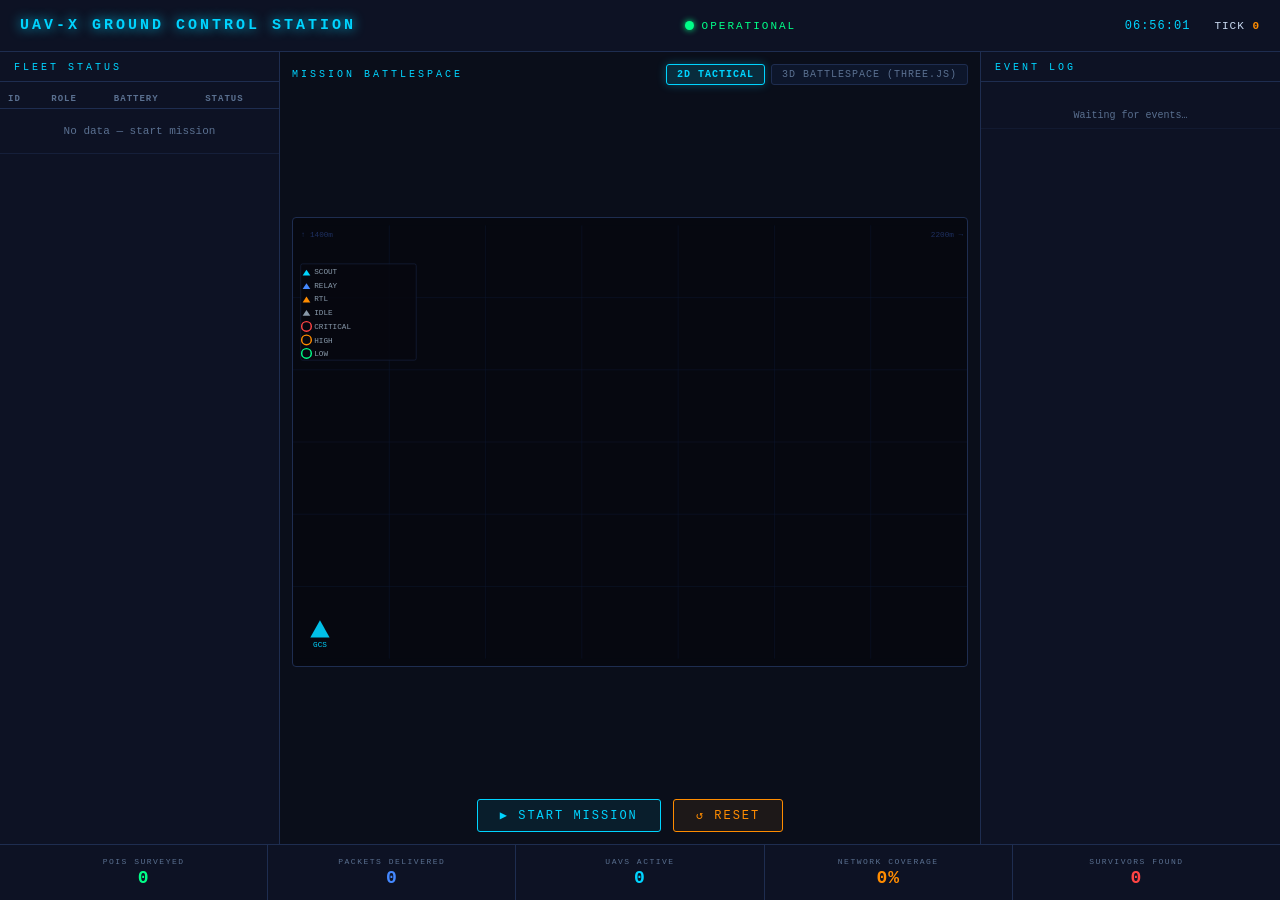
==== dashboard/templates/index.html @ d808c681 "feat(uav-x): initial commit of autonomous multi-agent disaster response swarm - 6-DOF Quadrotor Dyna" ====
<!DOCTYPE html>
<html lang="en">
<head>
  <meta charset="UTF-8" />
  <meta name="viewport" content="width=device-width, initial-scale=1.0" />
  <title>UAV-X Ground Control Station</title>
  <script src="/static/js/three.min.js"></script>
  <script src="/static/js/OrbitControls.js"></script>
  <style>
    /* ═══════════════════════════════════════════════════════
       RESET & BASE
    ═══════════════════════════════════════════════════════ */
    *, *::before, *::after { box-sizing: border-box; margin: 0; padding: 0; }

    :root {
      --bg:         #0a0e1a;
      --panel:      #0d1224;
      --panel2:     #111830;
      --border:     #1e2d50;
      --accent:     #00d4ff;
      --green:      #00ff88;
      --red:        #ff4444;
      --orange:     #ff8c00;
      --yellow:     #ffd700;
      --blue:       #4488ff;
      --gray:       #8899aa;
      --text:       #c8d8f0;
      --text-dim:   #5a7090;
      --font:       'Courier New', Courier, monospace;
    }

    .view-switch-btns {
      display: flex;
      gap: 6px;
      align-items: center;
    }

    .btn-tab {
      background: rgba(14, 24, 48, 0.8);
      color: var(--text-dim);
      border: 1px solid var(--border);
      padding: 4px 10px;
      font-family: var(--font);
      font-size: 10px;
      letter-spacing: 1px;
      border-radius: 3px;
      cursor: pointer;
      transition: all 0.2s;
      text-transform: uppercase;
    }
    .btn-tab:hover {
      color: var(--accent);
      border-color: var(--accent);
    }
    .btn-tab.active {
      background: rgba(0, 212, 255, 0.15);
      color: var(--accent);
      border-color: var(--accent);
      box-shadow: 0 0 10px rgba(0, 212, 255, 0.3);
      font-weight: bold;
    }

    html, body {
      height: 100%;
      width: 100%;
      background: var(--bg);
      color: var(--text);
      font-family: var(--font);
      font-size: 13px;
      overflow: hidden;
    }

    /* ═══════════════════════════════════════════════════════
       LAYOUT
    ═══════════════════════════════════════════════════════ */
    .root {
      display: grid;
      grid-template-rows: 52px 1fr 56px;
      height: 100vh;
      width: 100vw;
      overflow: hidden;
    }

    .body-grid {
      display: grid;
      grid-template-columns: 280px 1fr 300px;
      overflow: hidden;
    }

    /* ═══════════════════════════════════════════════════════
       HEADER
    ═══════════════════════════════════════════════════════ */
    header {
      display: flex;
      align-items: center;
      justify-content: space-between;
      padding: 0 20px;
      background: var(--panel);
      border-bottom: 1px solid var(--border);
      user-select: none;
    }

    .hdr-title {
      font-size: 15px;
      font-weight: bold;
      letter-spacing: 3px;
      color: var(--accent);
      text-shadow: 0 0 12px var(--accent);
    }

    .hdr-status {
      display: flex;
      align-items: center;
      gap: 8px;
      font-size: 11px;
      color: var(--green);
      letter-spacing: 2px;
    }

    .dot {
      width: 9px;
      height: 9px;
      border-radius: 50%;
      background: var(--green);
      box-shadow: 0 0 6px var(--green);
      animation: blink 1.4s step-start infinite;
    }

    @keyframes blink {
      0%, 100% { opacity: 1; }
      50%       { opacity: 0.15; }
    }

    .hdr-right {
      display: flex;
      align-items: center;
      gap: 24px;
      font-size: 11px;
      color: var(--text-dim);
      letter-spacing: 1px;
    }

    .hdr-time { color: var(--accent); font-size: 12px; }
    .hdr-tick { color: var(--text); }
    .hdr-tick span { color: var(--orange); font-weight: bold; }

    /* ═══════════════════════════════════════════════════════
       PANELS
    ═══════════════════════════════════════════════════════ */
    .panel {
      background: var(--panel);
      border-right: 1px solid var(--border);
      display: flex;
      flex-direction: column;
      overflow: hidden;
    }
    .panel:last-child { border-right: none; border-left: 1px solid var(--border); }

    .panel-title {
      padding: 10px 14px 8px;
      font-size: 10px;
      letter-spacing: 3px;
      color: var(--accent);
      border-bottom: 1px solid var(--border);
      text-transform: uppercase;
      flex-shrink: 0;
    }

    /* ═══════════════════════════════════════════════════════
       CENTER MAP PANEL
    ═══════════════════════════════════════════════════════ */
    .center-panel {
      display: flex;
      flex-direction: column;
      overflow: hidden;
      padding: 12px;
      gap: 10px;
    }

    .center-title {
      font-size: 10px;
      letter-spacing: 3px;
      color: var(--accent);
      text-transform: uppercase;
      flex-shrink: 0;
    }

    .map-wrapper {
      flex: 1;
      display: flex;
      align-items: center;
      justify-content: center;
      overflow: hidden;
    }

    #mission-map {
      border: 1px solid var(--border);
      border-radius: 4px;
      background: #060810;
      display: block;
      max-width: 100%;
      max-height: 100%;
    }

    .controls {
      display: flex;
      gap: 12px;
      flex-shrink: 0;
      justify-content: center;
    }

    /* ═══════════════════════════════════════════════════════
       BUTTONS
    ═══════════════════════════════════════════════════════ */
    .btn {
      padding: 8px 22px;
      font-family: var(--font);
      font-size: 12px;
      letter-spacing: 2px;
      border-radius: 3px;
      cursor: pointer;
      border: 1px solid;
      transition: box-shadow 0.2s, transform 0.1s;
      text-transform: uppercase;
    }

    .btn:active { transform: scale(0.97); }

    .btn-start {
      background: rgba(0, 212, 255, 0.08);
      color: var(--accent);
      border-color: var(--accent);
    }
    .btn-start:hover { box-shadow: 0 0 14px var(--accent); }

    .btn-reset {
      background: rgba(255, 140, 0, 0.08);
      color: var(--orange);
      border-color: var(--orange);
    }
    .btn-reset:hover { box-shadow: 0 0 14px var(--orange); }

    /* ═══════════════════════════════════════════════════════
       FLEET TABLE (LEFT)
    ═══════════════════════════════════════════════════════ */
    .fleet-scroll {
      flex: 1;
      overflow-y: auto;
      padding: 8px 0;
    }

    .fleet-scroll::-webkit-scrollbar { width: 4px; }
    .fleet-scroll::-webkit-scrollbar-track { background: transparent; }
    .fleet-scroll::-webkit-scrollbar-thumb { background: var(--border); border-radius: 2px; }

    table.fleet {
      width: 100%;
      border-collapse: collapse;
      font-size: 11px;
    }

    table.fleet thead th {
      padding: 4px 8px;
      text-align: left;
      color: var(--text-dim);
      letter-spacing: 1px;
      font-size: 9px;
      border-bottom: 1px solid var(--border);
      text-transform: uppercase;
    }

    table.fleet tbody tr {
      border-bottom: 1px solid rgba(30, 45, 80, 0.5);
      transition: background 0.15s;
    }

    table.fleet tbody tr:hover { background: rgba(0, 212, 255, 0.04); }

    table.fleet tbody td {
      padding: 5px 8px;
      vertical-align: middle;
    }

    .uav-id   { color: var(--text); font-weight: bold; }
    .role-scout  { color: var(--accent); }
    .role-relay  { color: var(--blue); }
    .role-idle   { color: var(--gray); }
    .role-rtl    { color: var(--orange); }
    .role-failed { color: var(--red); }

    .bat-bar-wrap {
      width: 62px;
      height: 8px;
      background: var(--panel2);
      border-radius: 2px;
      overflow: hidden;
      display: inline-block;
      vertical-align: middle;
    }
    .bat-bar {
      height: 100%;
      border-radius: 2px;
      transition: width 0.4s;
    }
    .bat-green  { background: var(--green); }
    .bat-orange { background: var(--orange); }
    .bat-red    { background: var(--red); }

    .bat-label {
      font-size: 9px;
      color: var(--text-dim);
      margin-left: 4px;
    }

    .status-badge {
      font-size: 9px;
      padding: 1px 5px;
      border-radius: 2px;
      letter-spacing: 0.5px;
    }
    .sb-active  { background: rgba(0,255,136,0.12); color: var(--green); }
    .sb-landed  { background: rgba(136,153,170,0.12); color: var(--gray); }
    .sb-failed  { background: rgba(255,68,68,0.12); color: var(--red); }
    .sb-lowbat  { background: rgba(255,140,0,0.12); color: var(--orange); }

    /* ═══════════════════════════════════════════════════════
       EVENT LOG (RIGHT)
    ═══════════════════════════════════════════════════════ */
    .event-scroll {
      flex: 1;
      overflow-y: auto;
      padding: 6px 0;
    }

    .event-scroll::-webkit-scrollbar { width: 4px; }
    .event-scroll::-webkit-scrollbar-track { background: transparent; }
    .event-scroll::-webkit-scrollbar-thumb { background: var(--border); border-radius: 2px; }

    .event-item {
      padding: 5px 12px;
      border-bottom: 1px solid rgba(30, 45, 80, 0.3);
      font-size: 10px;
      line-height: 1.5;
    }

    .event-tick {
      color: var(--text-dim);
      font-size: 9px;
      margin-right: 4px;
    }

    .event-type {
      font-weight: bold;
      margin-right: 4px;
      font-size: 9px;
      letter-spacing: 0.8px;
    }

    .ev-FAULT         { color: var(--red); }
    .ev-FAULT_INJECTED{ color: var(--red); }
    .ev-RTL           { color: var(--orange); }
    .ev-SURVEY_COMPLETE { color: var(--green); }
    .ev-RELAY_ASSIGN  { color: var(--accent); }
    .ev-SCOUT_ASSIGN  { color: #88bbff; }
    .ev-DELIVERED     { color: var(--blue); }
    .ev-LANDED        { color: var(--green); }
    .ev-DATA_ENQUEUE  { color: #aaddff; }
    .ev-DELIVERY_FAIL { color: var(--red); }
    .ev-DEFAULT       { color: var(--gray); }

    .event-msg { color: var(--text); }

    /* ═══════════════════════════════════════════════════════
       STATUS BAR (BOTTOM)
    ═══════════════════════════════════════════════════════ */
    .status-bar {
      background: var(--panel);
      border-top: 1px solid var(--border);
      display: flex;
      align-items: center;
      padding: 0 20px;
      gap: 0;
      overflow: hidden;
    }

    .stat-card {
      flex: 1;
      display: flex;
      flex-direction: column;
      align-items: center;
      justify-content: center;
      height: 100%;
      border-right: 1px solid var(--border);
      padding: 0 8px;
    }
    .stat-card:last-child { border-right: none; }

    .stat-label {
      font-size: 8px;
      letter-spacing: 1.5px;
      color: var(--text-dim);
      text-transform: uppercase;
      margin-bottom: 2px;
    }

    .stat-value {
      font-size: 18px;
      font-weight: bold;
      letter-spacing: 1px;
    }

    .sv-surveyed  { color: var(--green); }
    .sv-packets   { color: var(--blue); }
    .sv-active    { color: var(--accent); }
    .sv-coverage  { color: var(--orange); }
    .sv-survivors { color: var(--red); }

    /* ═══════════════════════════════════════════════════════
       UAV PULSE ANIMATION
    ═══════════════════════════════════════════════════════ */
    @keyframes pulse {
      0%   { opacity: 1; r: 5; }
      50%  { opacity: 0.5; r: 7; }
      100% { opacity: 1; r: 5; }
    }
    .uav-pulse { animation: pulse 1.2s ease-in-out infinite; }

    /* ═══════════════════════════════════════════════════════
       MISSION COMPLETE OVERLAY
    ═══════════════════════════════════════════════════════ */
    #complete-banner {
      display: none;
      position: fixed;
      top: 60px;
      left: 50%;
      transform: translateX(-50%);
      background: rgba(0, 255, 136, 0.12);
      border: 1px solid var(--green);
      color: var(--green);
      padding: 10px 28px;
      font-size: 13px;
      letter-spacing: 3px;
      border-radius: 4px;
      z-index: 100;
      text-transform: uppercase;
      box-shadow: 0 0 24px rgba(0, 255, 136, 0.3);
    }
  </style>
</head>
<body>

<div id="complete-banner">✓ MISSION COMPLETE</div>

<div class="root">

  <!-- ─────────────── HEADER ─────────────── -->
  <header>
    <div class="hdr-title">UAV-X GROUND CONTROL STATION</div>

    <div class="hdr-status">
      <div class="dot"></div>
      OPERATIONAL
    </div>

    <div class="hdr-right">
      <span class="hdr-time" id="hdr-clock">--:--:--</span>
      <span class="hdr-tick">TICK&nbsp;<span id="hdr-tick-val">0</span></span>
    </div>
  </header>

  <!-- ─────────────── BODY ─────────────── -->
  <div class="body-grid">

    <!-- LEFT — Fleet Status -->
    <div class="panel">
      <div class="panel-title">Fleet Status</div>
      <div class="fleet-scroll">
        <table class="fleet">
          <thead>
            <tr>
              <th>ID</th>
              <th>Role</th>
              <th>Battery</th>
              <th>Status</th>
            </tr>
          </thead>
          <tbody id="fleet-tbody">
            <tr><td colspan="4" style="text-align:center;color:var(--text-dim);padding:16px 0;">No data — start mission</td></tr>
          </tbody>
        </table>
      </div>
    </div>

    <!-- CENTER — Mission Battlespace -->
    <div class="center-panel">
      <div style="display:flex; justify-content:space-between; align-items:center; flex-shrink:0;">
        <div class="center-title">Mission Battlespace</div>
        <div class="view-switch-btns">
          <button id="btn-view-2d" class="btn-tab active" onclick="switchView('2d')">2D TACTICAL</button>
          <button id="btn-view-3d" class="btn-tab" onclick="switchView('3d')">3D BATTLESPACE (Three.js)</button>
        </div>
      </div>

      <div class="map-wrapper">
        <svg id="mission-map" viewBox="0 0 700 450" width="700" height="450">

          <!-- Dark background -->
          <rect x="0" y="0" width="700" height="450" fill="#060810" />

          <!-- Grid lines -->
          <g id="grid-lines" stroke="#0e1830" stroke-width="0.5">
            <!-- vertical -->
            <line x1="100" y1="0" x2="100" y2="450"/>
            <line x1="200" y1="0" x2="200" y2="450"/>
            <line x1="300" y1="0" x2="300" y2="450"/>
            <line x1="400" y1="0" x2="400" y2="450"/>
            <line x1="500" y1="0" x2="500" y2="450"/>
            <line x1="600" y1="0" x2="600" y2="450"/>
            <!-- horizontal -->
            <line x1="0" y1="75"  x2="700" y2="75"/>
            <line x1="0" y1="150" x2="700" y2="150"/>
            <line x1="0" y1="225" x2="700" y2="225"/>
            <line x1="0" y1="300" x2="700" y2="300"/>
            <line x1="0" y1="375" x2="700" y2="375"/>
          </g>

          <!-- Relay chain (drawn behind UAVs) -->
          <g id="relay-chain"></g>

          <!-- PoI layer -->
          <g id="poi-layer"></g>

          <!-- UAV layer -->
          <g id="uav-layer"></g>

          <!-- GCS (triangle at bottom-left) -->
          <g transform="translate(28,422)">
            <polygon points="0,-12 10,6 -10,6" fill="#00d4ff" opacity="0.9"/>
            <text x="0" y="16" text-anchor="middle" font-family="Courier New" font-size="8" fill="#00d4ff">GCS</text>
          </g>

          <!-- Coordinate compass label -->
          <text x="696" y="12" text-anchor="end" font-family="Courier New" font-size="8" fill="#1e3060">2200m →</text>
          <text x="8" y="12" text-anchor="start" font-family="Courier New" font-size="8" fill="#1e3060">↑ 1400m</text>

          <!-- Legend -->
          <g transform="translate(8, 40)">
            <rect x="0" y="0" width="120" height="100" rx="2" fill="rgba(6,8,16,0.85)" stroke="#1e2d50" stroke-width="0.5"/>
            <!-- Scout -->
            <polygon points="6,8 2,14 10,14" fill="#00d4ff" transform="translate(0,-2)"/>
            <text x="14" y="11" font-family="Courier New" font-size="8" fill="#8899aa">SCOUT</text>
            <!-- Relay -->
            <polygon points="6,22 2,28 10,28" fill="#4488ff" transform="translate(0,-2)"/>
            <text x="14" y="25" font-family="Courier New" font-size="8" fill="#8899aa">RELAY</text>
            <!-- RTL -->
            <polygon points="6,36 2,42 10,42" fill="#ff8c00" transform="translate(0,-2)"/>
            <text x="14" y="39" font-family="Courier New" font-size="8" fill="#8899aa">RTL</text>
            <!-- IDLE -->
            <polygon points="6,50 2,56 10,56" fill="#8899aa" transform="translate(0,-2)"/>
            <text x="14" y="53" font-family="Courier New" font-size="8" fill="#8899aa">IDLE</text>
            <!-- CRITICAL PoI -->
            <circle cx="6" cy="65" r="5" fill="none" stroke="#ff4444" stroke-width="1.5"/>
            <text x="14" y="68" font-family="Courier New" font-size="8" fill="#8899aa">CRITICAL</text>
            <!-- HIGH PoI -->
            <circle cx="6" cy="79" r="5" fill="none" stroke="#ff8c00" stroke-width="1.5"/>
            <text x="14" y="82" font-family="Courier New" font-size="8" fill="#8899aa">HIGH</text>
            <!-- LOW PoI -->
            <circle cx="6" cy="93" r="5" fill="none" stroke="#00ff88" stroke-width="1.5"/>
            <text x="14" y="96" font-family="Courier New" font-size="8" fill="#8899aa">LOW</text>
          </g>

        </svg>

        <!-- 3D Battlespace Viewport (Three.js) -->
        <div id="threejs-container" style="display:none; width:700px; height:450px; border-radius:4px; overflow:hidden; border:1px solid var(--border); position:relative; background:#060810;">
          <div id="threejs-canvas-holder" style="width:100%; height:100%;"></div>
          <div id="cam-hud" style="position:absolute; bottom:8px; left:10px; font-size:10px; color:var(--accent); background:rgba(6,8,16,0.85); padding:4px 10px; border-radius:3px; border:1px solid #1e2d50; letter-spacing:1px; pointer-events:none;">
            3D BATTLESPACE: ORBIT [LEFT-CLICK: ROTATE | RIGHT-CLICK: PAN | SCROLL: ZOOM]
          </div>
          <div style="position:absolute; top:8px; right:10px; display:flex; gap:6px;">
            <button class="btn-tab" style="font-size:9px; padding:3px 8px;" onclick="resetCameraView('iso')">ISOMETRIC</button>
            <button class="btn-tab" style="font-size:9px; padding:3px 8px;" onclick="resetCameraView('top')">TOP-DOWN</button>
            <button class="btn-tab" style="font-size:9px; padding:3px 8px;" onclick="resetCameraView('front')">FRONTLINE</button>
            <button class="btn-tab" style="font-size:9px; padding:3px 8px;" id="btn-chase-cam" onclick="toggleChaseCam()">CHASE CAM</button>
            <button class="btn-tab" style="font-size:9px; padding:3px 8px;" id="btn-pip-cam" onclick="toggleThermalPiP()">THERMAL PiP</button>
          </div>

          <!-- Picture-in-Picture Thermal IR Survivor Monitor -->
          <div id="thermal-pip" style="position:absolute; bottom:12px; right:12px; width:220px; height:150px; background:rgba(6,10,20,0.95); border:1px solid #ff4444; border-radius:4px; overflow:hidden; box-shadow:0 0 16px rgba(255,68,68,0.3); display:flex; flex-direction:column; z-index:20;">
            <div style="display:flex; justify-content:space-between; align-items:center; background:#180a14; padding:3px 8px; border-bottom:1px solid #331525; font-size:9px;">
              <span style="color:#ff5555; font-weight:bold; letter-spacing:1px; display:flex; align-items:center; gap:5px;">
                <span style="width:6px; height:6px; border-radius:50%; background:#ff2222; display:inline-block; animation:blink 1s infinite;"></span>
                THERMAL IR [LWIR]
              </span>
              <span id="pip-uav-id" style="color:#00d4ff; font-weight:bold;">UAV-06</span>
            </div>
            <div style="flex:1; position:relative; overflow:hidden;">
              <canvas id="thermal-canvas" width="220" height="110" style="width:100%; height:100%; display:block;"></canvas>
              <div id="thermal-osd" style="position:absolute; top:4px; left:6px; font-size:8px; color:#ffddaa; font-family:Courier New, monospace; line-height:1.2; text-shadow:1px 1px 2px #000; pointer-events:none;">
                FOV: 42° | AGC: AUTO<br>
                SENSOR: 640x512 VOX<br>
                TEMP: <span id="osd-temp" style="color:#00ff88;">36.8°C</span>
              </div>
              <div id="thermal-bbox" style="position:absolute; top:35px; left:75px; width:65px; height:45px; border:1px solid #00ff88; box-shadow:0 0 6px #00ff88; font-size:7px; color:#00ff88; padding:2px; font-weight:bold; display:none;">
                HUMAN [96%]
              </div>
            </div>
            <div style="display:flex; justify-content:space-between; background:#0c1220; padding:2px 8px; font-size:8px; color:#88aacc; border-top:1px solid #1e2d50;">
              <span id="pip-status">TARGET: POI-A</span>
              <span id="pip-gps">47.3982° N, 8.5461° E</span>
            </div>
          </div>
        </div>
      </div>

      <div class="controls">
        <button class="btn btn-start" onclick="startMission()">▶ START MISSION</button>
        <button class="btn btn-reset" onclick="resetMission()">↺ RESET</button>
      </div>
    </div>

    <!-- RIGHT — Event Log -->
    <div class="panel" style="border-left:1px solid var(--border);border-right:none;">
      <div class="panel-title">Event Log</div>
      <div class="event-scroll" id="event-scroll">
        <div class="event-item" style="color:var(--text-dim);text-align:center;padding-top:20px;">Waiting for events…</div>
      </div>
    </div>

  </div><!-- /body-grid -->

  <!-- ─────────────── STATUS BAR ─────────────── -->
  <div class="status-bar">
    <div class="stat-card">
      <div class="stat-label">PoIs Surveyed</div>
      <div class="stat-value sv-surveyed" id="stat-surveyed">0</div>
    </div>
    <div class="stat-card">
      <div class="stat-label">Packets Delivered</div>
      <div class="stat-value sv-packets" id="stat-packets">0</div>
    </div>
    <div class="stat-card">
      <div class="stat-label">UAVs Active</div>
      <div class="stat-value sv-active" id="stat-active">0</div>
    </div>
    <div class="stat-card">
      <div class="stat-label">Network Coverage</div>
      <div class="stat-value sv-coverage" id="stat-coverage">0%</div>
    </div>
    <div class="stat-card">
      <div class="stat-label">Survivors Found</div>
      <div class="stat-value sv-survivors" id="stat-survivors">0</div>
    </div>
  </div>

</div><!-- /root -->

<script>
  /* ==========================================================
     COORDINATE TRANSFORM
     World: x ∈ [0, 2200], y ∈ [0, 1400]
     SVG:   x ∈ [30, 680], y ∈ [420, 20]  (y flipped)
  ========================================================== */
  const SVG_W  = 700;
  const SVG_H  = 450;
  const MAP_X0 = 28, MAP_X1 = 680;  // SVG left/right margins
  const MAP_Y0 = 20, MAP_Y1 = 428;  // SVG top/bottom margins (top = world-max-y)
  const WORLD_W = 2200;
  const WORLD_H = 1400;

  function toSVG(wx, wy) {
    const sx = MAP_X0 + (wx / WORLD_W) * (MAP_X1 - MAP_X0);
    const sy = MAP_Y1 - (wy / WORLD_H) * (MAP_Y1 - MAP_Y0);  // y inverted
    return [sx, sy];
  }

  /* ==========================================================
     COLOUR HELPERS
  ========================================================== */
  function roleColor(role) {
    switch (role) {
      case 'Scout': return '#00d4ff';
      case 'Relay': return '#4488ff';
      case 'RTL':   return '#ff8c00';
      case 'Idle':  return '#8899aa';
      default:      return '#ffffff';
    }
  }

  function poiColor(priority) {
    switch (priority) {
      case 'CRITICAL': return '#ff4444';
      case 'HIGH':     return '#ff8c00';
      case 'MEDIUM':   return '#ffd700';
      case 'LOW':      return '#00ff88';
      default:         return '#8899aa';
    }
  }

  function eventClass(type) {
    const known = [
      'FAULT', 'FAULT_INJECTED', 'RTL', 'SURVEY_COMPLETE',
      'RELAY_ASSIGN', 'SCOUT_ASSIGN', 'DELIVERED', 'LANDED',
      'DATA_ENQUEUE', 'DELIVERY_FAIL'
    ];
    return known.includes(type) ? 'ev-' + type : 'ev-DEFAULT';
  }

  /* ==========================================================
     SVG HELPERS
  ========================================================== */
  function svgEl(tag, attrs) {
    const el = document.createElementNS('http://www.w3.org/2000/svg', tag);
    for (const [k, v] of Object.entries(attrs)) el.setAttribute(k, v);
    return el;
  }

  // Draw a filled triangle (UAV icon) pointing up, centred at (cx, cy)
  function uavTriangle(cx, cy, size, color, failed) {
    const g = svgEl('g', { transform: `translate(${cx},${cy})` });
    if (failed) {
      // X cross for failed UAVs
      const x1 = svgEl('line', { x1: -5, y1: -5, x2: 5, y2: 5, stroke: '#ff4444', 'stroke-width': 2 });
      const x2 = svgEl('line', { x1: 5, y1: -5, x2: -5, y2: 5, stroke: '#ff4444', 'stroke-width': 2 });
      g.appendChild(x1); g.appendChild(x2);
    } else {
      const tri = svgEl('polygon', {
        points: `0,${-size} ${size*0.7},${size*0.5} ${-size*0.7},${size*0.5}`,
        fill: color,
        opacity: '0.9',
      });
      g.appendChild(tri);
    }
    return g;
  }

  /* ==========================================================
     UPDATE MAP
  ========================================================== */
  function updateMap(data) {
    const poiLayer   = document.getElementById('poi-layer');
    const uavLayer   = document.getElementById('uav-layer');
    const relayLayer = document.getElementById('relay-chain');

    // Clear layers
    poiLayer.innerHTML   = '';
    uavLayer.innerHTML   = '';
    relayLayer.innerHTML = '';

    // ── PoIs ──────────────────────────────────────────────────
    for (const poi of (data.pois || [])) {
      const [sx, sy] = toSVG(poi.x, poi.y);
      const col = poiColor(poi.priority);

      // Status ring fill: PENDING=0%, ASSIGNED=50%, SURVEYED=100%
      let fillOpacity = 0;
      if (poi.status === 'ASSIGNED')  fillOpacity = 0.25;
      if (poi.status === 'SURVEYED')  fillOpacity = 0.55;

      // Outer ring
      const ring = svgEl('circle', {
        cx: sx, cy: sy, r: 11,
        fill: col, 'fill-opacity': fillOpacity,
        stroke: col, 'stroke-width': 1.5,
      });
      poiLayer.appendChild(ring);

      // Survivor pulse ring
      if (poi.survivor_detected) {
        const pulse = svgEl('circle', {
          cx: sx, cy: sy, r: 15,
          fill: 'none', stroke: '#ff4444', 'stroke-width': 1,
          opacity: 0.6,
        });
        poiLayer.appendChild(pulse);
      }

      // Label
      const lbl = svgEl('text', {
        x: sx, y: sy + 20,
        'text-anchor': 'middle',
        'font-family': 'Courier New',
        'font-size': 8,
        fill: col,
      });
      lbl.textContent = poi.id;
      poiLayer.appendChild(lbl);
    }

    // ── Relay chain lines ──────────────────────────────────────
    const relayUAVs = (data.uavs || []).filter(
      u => u.role === 'Relay' && u.status === 'Active'
    );
    drawRelayChain(relayUAVs, relayLayer);

    // ── UAVs ──────────────────────────────────────────────────
    for (const uav of (data.uavs || [])) {
      const [sx, sy] = toSVG(uav.x, uav.y);
      const col  = roleColor(uav.role);
      const fail = uav.status === 'Failed';
      const size = 6;

      const g = uavTriangle(sx, sy, size, col, fail);

      // Pulsing effect for active scouts
      if (uav.role === 'Scout' && uav.status === 'Active') {
        const pulseCirc = svgEl('circle', {
          cx: 0, cy: 0, r: 5,
          fill: col, 'fill-opacity': 0.3,
          class: 'uav-pulse',
        });
        g.insertBefore(pulseCirc, g.firstChild);
      }

      // UAV id label
      const lbl = svgEl('text', {
        x: sx, y: sy - 10,
        'text-anchor': 'middle',
        'font-family': 'Courier New',
        'font-size': 7,
        fill: fail ? '#ff4444' : col,
      });
      lbl.textContent = uav.id.replace('UAV-', '');
      uavLayer.appendChild(lbl);
      uavLayer.appendChild(g);
    }
  }

  /* ==========================================================
     RELAY CHAIN
  ========================================================== */
  function drawRelayChain(relayUAVs, layer) {
    if (!relayUAVs.length) return;

    // Sort relay UAVs by their distance from GCS (approx by x + y)
    const sorted = relayUAVs.slice().sort((a, b) => (a.x + a.y) - (b.x + b.y));

    const [gcsSX, gcsSY] = toSVG(0, 0);   // GCS SVG coords

    // GCS → first relay
    const [fx, fy] = toSVG(sorted[0].x, sorted[0].y);
    const line0 = svgEl('line', {
      x1: gcsSX, y1: gcsSY, x2: fx, y2: fy,
      stroke: '#00d4ff', 'stroke-width': 1,
      'stroke-dasharray': '5 4', opacity: 0.5,
    });
    layer.appendChild(line0);

    // Relay → relay chain
    for (let i = 0; i < sorted.length - 1; i++) {
      const [ax, ay] = toSVG(sorted[i].x, sorted[i].y);
      const [bx, by] = toSVG(sorted[i+1].x, sorted[i+1].y);
      const ln = svgEl('line', {
        x1: ax, y1: ay, x2: bx, y2: by,
        stroke: '#00d4ff', 'stroke-width': 1,
        'stroke-dasharray': '5 4', opacity: 0.5,
      });
      layer.appendChild(ln);
    }
  }

  /* ==========================================================
     UPDATE FLEET TABLE
  ========================================================== */
  function updateFleet(data) {
    const tbody = document.getElementById('fleet-tbody');
    const uavs  = data.uavs || [];
    if (!uavs.length) return;

    tbody.innerHTML = '';
    for (const uav of uavs) {
      const tr = document.createElement('tr');

      // ID
      const tdId = document.createElement('td');
      tdId.className = 'uav-id';
      tdId.textContent = uav.id;
      tr.appendChild(tdId);

      // Role
      const tdRole = document.createElement('td');
      let roleClass = 'role-idle';
      if (uav.status === 'Failed') roleClass = 'role-failed';
      else if (uav.role === 'Scout') roleClass = 'role-scout';
      else if (uav.role === 'Relay') roleClass = 'role-relay';
      else if (uav.role === 'RTL')   roleClass = 'role-rtl';
      tdRole.className = roleClass;
      tdRole.textContent = uav.status === 'Failed' ? 'FAILED' : uav.role.toUpperCase();
      tr.appendChild(tdRole);

      // Battery bar
      const tdBat = document.createElement('td');
      const batClass = uav.battery > 50 ? 'bat-green' : uav.battery > 25 ? 'bat-orange' : 'bat-red';
      tdBat.innerHTML = `
        <div class="bat-bar-wrap">
          <div class="bat-bar ${batClass}" style="width:${Math.max(0,uav.battery)}%"></div>
        </div>
        <span class="bat-label">${uav.battery}%</span>
      `;
      tr.appendChild(tdBat);

      // Status badge
      const tdStat = document.createElement('td');
      let sbClass = 'sb-active';
      if (uav.status === 'Failed')      sbClass = 'sb-failed';
      else if (uav.status === 'Landed') sbClass = 'sb-landed';
      else if (uav.status === 'LowBattery') sbClass = 'sb-lowbat';
      tdStat.innerHTML = `<span class="status-badge ${sbClass}">${uav.status}</span>`;
      tr.appendChild(tdStat);

      tbody.appendChild(tr);
    }
  }

  /* ==========================================================
     UPDATE EVENT LOG
  ========================================================== */
  function updateEvents(events) {
    const container = document.getElementById('event-scroll');
    if (!events || !events.length) return;

    container.innerHTML = '';
    for (const ev of events) {
      const div = document.createElement('div');
      div.className = 'event-item';
      const typeClass = eventClass(ev.type);
      div.innerHTML =
        `<span class="event-tick">[${ev.tick}]</span>` +
        `<span class="event-type ${typeClass}">${ev.type}</span>` +
        `<span class="event-msg">${ev.actor}: ${ev.message}</span>`;
      container.appendChild(div);
    }
    // Auto-scroll to bottom
    container.scrollTop = container.scrollHeight;
  }

  /* ==========================================================
     UPDATE STATS BAR
  ========================================================== */
  function updateStats(data) {
    document.getElementById('stat-surveyed').textContent  = data.pois_surveyed    || 0;
    document.getElementById('stat-packets').textContent   = data.packets_delivered || 0;
    document.getElementById('stat-active').textContent    = data.uavs_active      || 0;
    document.getElementById('stat-survivors').textContent = data.survivors_found   || 0;

    const net = data.network || {};
    const total   = net.total_nodes     || 1;
    const reach   = net.reachable_to_gcs || 0;
    const pct     = Math.round((reach / total) * 100);
    document.getElementById('stat-coverage').textContent = pct + '%';
  }

  /* ==========================================================
     CLOCK
  ========================================================== */
  function updateClock() {
    const now = new Date();
    const hh  = String(now.getHours()).padStart(2, '0');
    const mm  = String(now.getMinutes()).padStart(2, '0');
    const ss  = String(now.getSeconds()).padStart(2, '0');
    document.getElementById('hdr-clock').textContent = `${hh}:${mm}:${ss}`;
  }
  setInterval(updateClock, 1000);
  updateClock();

  /* ==========================================================
     MAIN FETCH LOOP
  ========================================================== */
  let _lastEventCount = 0;

  async function fetchStatus() {
    try {
      const resp = await fetch('/api/status');
      if (!resp.ok) return;
      const data = await resp.json();

      // Tick counter in header
      document.getElementById('hdr-tick-val').textContent = data.tick || 0;

      updateMap(data);
      updateFleet(data);
      updateStats(data);
      latestSimData = data;
      if (currentView === '3d') {
        update3D(data);
      }

      // Mission complete banner
      if (data.complete) {
        document.getElementById('complete-banner').style.display = 'block';
      } else {
        document.getElementById('complete-banner').style.display = 'none';
      }

      // Only re-fetch events if log grew
      const evLen = (data.event_log || []).length;
      if (evLen !== _lastEventCount) {
        _lastEventCount = evLen;
        fetchEvents();
      }
    } catch (e) {
      // Server not yet up — silently ignore
    }
  }

  async function fetchEvents() {
    try {
      const resp = await fetch('/api/events');
      if (!resp.ok) return;
      const events = await resp.json();
      updateEvents(events);
    } catch (e) { /* ignore */ }
  }

  // Poll every 1500 ms
  setInterval(fetchStatus, 1500);
  fetchStatus();  // immediate first call

  /* ==========================================================
     CONTROL BUTTONS
  ========================================================== */
  async function startMission() {
    try {
      const resp = await fetch('/api/run', { method: 'POST',
        headers: { 'Content-Type': 'application/json' },
        body: JSON.stringify({ ticks: 300, fault_tick: 80 }),
      });
      const data = await resp.json();
      if (!data.started) {
        // Already running — just show that
        console.log('Simulation already running:', data.reason);
      }
    } catch (e) {
      console.error('Failed to start mission:', e);
    }
  }

  async function resetMission() {
    try {
      await fetch('/api/reset');
      _lastEventCount = 0;
      document.getElementById('hdr-tick-val').textContent = 0;
      document.getElementById('fleet-tbody').innerHTML =
        '<tr><td colspan="4" style="text-align:center;color:var(--text-dim);padding:16px 0;">No data — start mission</td></tr>';
      document.getElementById('event-scroll').innerHTML =
        '<div class="event-item" style="color:var(--text-dim);text-align:center;padding-top:20px;">Waiting for events…</div>';
      document.getElementById('poi-layer').innerHTML   = '';
      document.getElementById('uav-layer').innerHTML   = '';
      document.getElementById('relay-chain').innerHTML = '';
      document.getElementById('complete-banner').style.display = 'none';
      ['stat-surveyed','stat-packets','stat-active','stat-coverage','stat-survivors']
        .forEach(id => {
          document.getElementById(id).textContent =
            id === 'stat-coverage' ? '0%' : '0';
        });
    } catch (e) {
      console.error('Failed to reset:', e);
    }
  }

  /* ==========================================================
     3D BATTLESPACE VIEWPORT (Three.js + OrbitControls)
  ========================================================== */
  let currentView = '2d';
  let threeSceneInit = false;
  let scene3D, camera3D, renderer3D, controls3D;
  let uav3DMeshes = {};
  let poi3DMeshes = {};
  let relayLinks3D = [];
  let radarDishMesh;
  let latestSimData = null;

  function switchView(mode) {
    currentView = mode;
    const svgMap = document.getElementById('mission-map');
    const container3D = document.getElementById('threejs-container');
    const btn2D = document.getElementById('btn-view-2d');
    const btn3D = document.getElementById('btn-view-3d');

    if (mode === '2d') {
      svgMap.style.display = 'block';
      container3D.style.display = 'none';
      btn2D.classList.add('active');
      btn3D.classList.remove('active');
    } else {
      svgMap.style.display = 'none';
      container3D.style.display = 'block';
      btn2D.classList.remove('active');
      btn3D.classList.add('active');
      if (!threeSceneInit) {
        initThreeJS();
      }
      if (controls3D) controls3D.update();
      if (latestSimData) update3D(latestSimData);
    }
  }

  function resetCameraView(preset) {
    if (!camera3D || !controls3D) return;
    if (preset === 'iso') {
      camera3D.position.set(1100, 750, 1500);
      controls3D.target.set(1100, 0, 600);
    } else if (preset === 'top') {
      camera3D.position.set(1100, 1800, 600);
      controls3D.target.set(1100, 0, 600);
    } else if (preset === 'front') {
      camera3D.position.set(-150, 250, 500);
      controls3D.target.set(900, 40, 500);
    }
    controls3D.update();
  }

  function initThreeJS() {
    if (typeof THREE === 'undefined') {
      console.warn('Three.js not loaded');
      return;
    }
    const holder = document.getElementById('threejs-canvas-holder');
    const w = holder.clientWidth || 700;
    const h = holder.clientHeight || 450;

    scene3D = new THREE.Scene();
    scene3D.background = new THREE.Color(0x060810);
    scene3D.fog = new THREE.FogExp2(0x060810, 0.00045);

    camera3D = new THREE.PerspectiveCamera(50, w / h, 10, 8000);
    camera3D.position.set(1100, 750, 1500);

    renderer3D = new THREE.WebGLRenderer({ antialias: true });
    renderer3D.setSize(w, h);
    renderer3D.setPixelRatio(window.devicePixelRatio || 1);
    holder.appendChild(renderer3D.domElement);

    if (typeof THREE.OrbitControls !== 'undefined') {
      controls3D = new THREE.OrbitControls(camera3D, renderer3D.domElement);
      controls3D.target.set(1100, 0, 600);
      controls3D.enableDamping = true;
      controls3D.dampingFactor = 0.08;
      controls3D.maxPolarAngle = Math.PI / 2 - 0.02;
      controls3D.minDistance = 50;
      controls3D.maxDistance = 4500;
    }

    // Lighting
    const ambientLight = new THREE.AmbientLight(0x556688, 1.2);
    scene3D.add(ambientLight);
    const sunLight = new THREE.DirectionalLight(0xaaccff, 1.4);
    sunLight.position.set(1200, 1500, 800);
    scene3D.add(sunLight);

    // Ground Grid & Disaster Terrain
    const grid = new THREE.GridHelper(2600, 26, 0x00d4ff, 0x111c38);
    grid.position.set(1100, 0, 700);
    scene3D.add(grid);

    // Ground Surface
    const groundGeo = new THREE.PlaneGeometry(2800, 1800);
    const groundMat = new THREE.MeshStandardMaterial({ color: 0x070b14, roughness: 0.9, metalness: 0.1 });
    const ground = new THREE.Mesh(groundGeo, groundMat);
    ground.rotation.x = -Math.PI / 2;
    ground.position.set(1100, -1, 700);
    scene3D.add(ground);

    // Collapsed Disaster Buildings (Simulated Earthquake Rubble)
    const buildingCoords = [
      {x: 520, z: 320, sx: 55, sy: 20, sz: 45, rot: 0.2},
      {x: 880, z: 120, sx: 70, sy: 35, sz: 50, rot: -0.15},
      {x: 1220, z: 620, sx: 60, sy: 18, sz: 70, rot: 0.4},
      {x: 720, z: 880, sx: 80, sy: 22, sz: 40, rot: -0.3},
      {x: 1480, z: 210, sx: 90, sy: 28, sz: 65, rot: 0.1},
      {x: 1780, z: 780, sx: 45, sy: 15, sz: 55, rot: 0.5},
      {x: 310, z: 1080, sx: 60, sy: 25, sz: 60, rot: -0.2}
    ];

    const rubbleMat = new THREE.MeshStandardMaterial({ color: 0x18243c, roughness: 0.8, metalness: 0.2 });

    buildingCoords.forEach(b => {
      const bGeo = new THREE.BoxGeometry(b.sx, b.sy, b.sz);
      const bMesh = new THREE.Mesh(bGeo, rubbleMat);
      bMesh.position.set(b.x, b.sy / 2, b.z);
      bMesh.rotation.y = b.rot;
      scene3D.add(bMesh);

      for (let k = 0; k < 3; k++) {
        const slabGeo = new THREE.BoxGeometry(14, 4, 18);
        const slab = new THREE.Mesh(slabGeo, rubbleMat);
        slab.position.set(b.x + (k - 1) * 25, 2, b.z + (k % 2 === 0 ? 20 : -20));
        slab.rotation.set(0.2 * k, 0.5 * k, 0.1 * k);
        scene3D.add(slab);
      }
    });

    // GCS Command Outpost at (0, 0, 0)
    const gcsGroup = new THREE.Group();
    const gcsBaseGeo = new THREE.CylinderGeometry(28, 32, 8, 8);
    const gcsBaseMat = new THREE.MeshStandardMaterial({ color: 0x00d4ff, metalness: 0.6, roughness: 0.4 });
    const gcsBase = new THREE.Mesh(gcsBaseGeo, gcsBaseMat);
    gcsBase.position.y = 4;
    gcsGroup.add(gcsBase);

    // Rotating Radar Dish
    const dishGeo = new THREE.SphereGeometry(12, 16, 16, 0, Math.PI * 2, 0, Math.PI / 2);
    const dishMat = new THREE.MeshStandardMaterial({ color: 0x00ff88, wireframe: true });
    radarDishMesh = new THREE.Mesh(dishGeo, dishMat);
    radarDishMesh.position.set(0, 20, 0);
    radarDishMesh.rotation.x = Math.PI / 3;
    gcsGroup.add(radarDishMesh);
    gcsGroup.position.set(0, 0, 0);
    scene3D.add(gcsGroup);

    threeSceneInit = true;
    animateThreeJS();
  }

  function createQuadcopter3D(id, role) {
    const drone = new THREE.Group();

    // Central Avionics Hub
    const bodyGeo = new THREE.CylinderGeometry(8, 10, 6, 8);
    const bodyMat = new THREE.MeshStandardMaterial({ color: 0x141e32, metalness: 0.8, roughness: 0.3 });
    const body = new THREE.Mesh(bodyGeo, bodyMat);
    body.position.y = 3;
    drone.add(body);

    // Status LED Dome on Top
    const ledColor = role === 'Relay' ? 0x4488ff : (role === 'Scout' ? 0x00d4ff : (role === 'RTL' ? 0xff8c00 : 0x8899aa));
    const ledGeo = new THREE.SphereGeometry(4, 12, 12);
    const ledMat = new THREE.MeshBasicMaterial({ color: ledColor });
    const led = new THREE.Mesh(ledGeo, ledMat);
    led.position.y = 8;
    drone.add(led);
    drone.ledMesh = led;

    // 4 Diagonal Carbon Fiber Arms & Motors & Propellers
    const armOffsets = [
      {x:  15, z:  15},
      {x: -15, z:  15},
      {x: -15, z: -15},
      {x:  15, z: -15}
    ];

    drone.rotors = [];
    const armMat = new THREE.MeshStandardMaterial({ color: 0x222a3a, metalness: 0.9, roughness: 0.2 });
    const motorMat = new THREE.MeshStandardMaterial({ color: 0x00d4ff, metalness: 0.5 });
    const propMat = new THREE.MeshBasicMaterial({ color: 0x00e1ff, transparent: true, opacity: 0.6 });

    armOffsets.forEach(pos => {
      const armLength = Math.sqrt(pos.x * pos.x + pos.z * pos.z);
      const armGeo = new THREE.CylinderGeometry(1.2, 1.2, armLength, 6);
      const arm = new THREE.Mesh(armGeo, armMat);
      arm.position.set(pos.x / 2, 3, pos.z / 2);
      arm.rotation.z = Math.PI / 2;
      arm.rotation.y = Math.atan2(pos.z, pos.x);
      drone.add(arm);

      const motorGeo = new THREE.CylinderGeometry(2.5, 2.5, 4, 8);
      const motor = new THREE.Mesh(motorGeo, motorMat);
      motor.position.set(pos.x, 4, pos.z);
      drone.add(motor);

      const propGeo = new THREE.CylinderGeometry(9, 9, 0.4, 16);
      const prop = new THREE.Mesh(propGeo, propMat);
      prop.position.set(pos.x, 6.2, pos.z);
      drone.add(prop);
      drone.rotors.push(prop);
    });

    // Altitude Ground Shadow Tether
    const lineMat = new THREE.LineDashedMaterial({ color: 0x1e3060, dashSize: 4, gapSize: 3 });
    const lineGeo = new THREE.BufferGeometry().setFromPoints([new THREE.Vector3(0, 0, 0), new THREE.Vector3(0, -60, 0)]);
    const tether = new THREE.Line(lineGeo, lineMat);
    tether.computeLineDistances();
    drone.add(tether);

    drone.uavId = id;
    drone.activeRPMSpeed = 0.35;
    return drone;
  }

  function createPoI3D(id, priority) {
    const poi = new THREE.Group();
    const colors = {
      CRITICAL: 0xff4444,
      HIGH:     0xff8c00,
      MEDIUM:   0xffd700,
      LOW:      0x00ff88
    };
    const col = colors[priority] || 0x00d4ff;

    // Glowing Vertical Light Column
    const colGeo = new THREE.CylinderGeometry(12, 12, 220, 16, 1, true);
    const colMat = new THREE.MeshBasicMaterial({
      color: col,
      transparent: true,
      opacity: 0.28,
      side: THREE.DoubleSide
    });
    const colMesh = new THREE.Mesh(colGeo, colMat);
    colMesh.position.y = 110;
    poi.add(colMesh);

    // Ground Target Ring
    const ringGeo = new THREE.RingGeometry(8, 26, 24);
    const ringMat = new THREE.MeshBasicMaterial({ color: col, side: THREE.DoubleSide });
    const ring = new THREE.Mesh(ringGeo, ringMat);
    ring.rotation.x = -Math.PI / 2;
    ring.position.y = 1;
    poi.add(ring);

    poi.pillar = colMesh;
    poi.ring = ring;
    return poi;
  }

  function update3D(data) {
    if (!threeSceneInit || !scene3D) return;

    // Update / Create PoIs
    (data.pois || []).forEach(p => {
      let poiMesh = poi3DMeshes[p.id];
      if (!poiMesh) {
        poiMesh = createPoI3D(p.id, p.priority);
        poiMesh.position.set(p.x, 0, p.y);
        scene3D.add(poiMesh);
        poi3DMeshes[p.id] = poiMesh;
      }
      if (p.status === 'SURVEYED') {
        poiMesh.pillar.material.opacity = 0.12;
      }
      if (p.survivor_detected) {
        poiMesh.pillar.material.color.setHex(0xff0055);
        poiMesh.pillar.material.opacity = 0.65;
      }
    });

    // Update / Create UAVs
    const relayPositions = [];
    (data.uavs || []).forEach(u => {
      let drone = uav3DMeshes[u.id];
      if (!drone) {
        drone = createQuadcopter3D(u.id, u.role);
        scene3D.add(drone);
        uav3DMeshes[u.id] = drone;
      }

      const alt = u.status === 'Landed' ? 4 : (u.z > 5 ? u.z : 48);
      drone.position.set(u.x, alt, u.y);

      if (u.pitch) drone.rotation.x = THREE.MathUtils.degToRad(u.pitch);
      if (u.roll)  drone.rotation.z = THREE.MathUtils.degToRad(u.roll);
      if (u.yaw)   drone.rotation.y = -THREE.MathUtils.degToRad(u.yaw);

      if (u.status === 'Failed') {
        drone.rotation.z = 0.8;
        drone.activeRPMSpeed = 0.0;
        drone.ledMesh.material.color.setHex(0xff0000);
      } else {
        drone.activeRPMSpeed = (u.role === 'Idle' && u.status === 'Landed') ? 0.05 : 0.45;
        const ledCol = u.role === 'Relay' ? 0x4488ff : (u.role === 'Scout' ? 0x00d4ff : (u.role === 'RTL' ? 0xff8c00 : 0x8899aa));
        drone.ledMesh.material.color.setHex(ledCol);
      }

      if (u.role === 'Relay' && u.status === 'Active') {
        relayPositions.push(new THREE.Vector3(u.x, alt, u.y));
      }
    });

    // Update 3D Relay Laser Links
    relayLinks3D.forEach(line => scene3D.remove(line));
    relayLinks3D = [];

    if (relayPositions.length > 0) {
      relayPositions.sort((a, b) => a.length() - b.length());
      const chainNodes = [new THREE.Vector3(0, 15, 0), ...relayPositions];

      for (let i = 0; i < chainNodes.length - 1; i++) {
        const start = chainNodes[i];
        const end   = chainNodes[i + 1];
        const lineGeo = new THREE.BufferGeometry().setFromPoints([start, end]);
        const lineMat = new THREE.LineBasicMaterial({
          color: 0x00ffff,
          linewidth: 2,
          transparent: true,
          opacity: 0.85
        });
        const laser = new THREE.Line(lineGeo, lineMat);
        scene3D.add(laser);
        relayLinks3D.push(laser);
      }
    }
  }

  function animateThreeJS() {
    requestAnimationFrame(animateThreeJS);

    if (radarDishMesh) {
      radarDishMesh.rotation.y += 0.03;
    }

    Object.values(uav3DMeshes).forEach(drone => {
      if (drone.rotors && drone.activeRPMSpeed > 0) {
        drone.rotors[0].rotation.y += drone.activeRPMSpeed;
        drone.rotors[1].rotation.y -= drone.activeRPMSpeed;
        drone.rotors[2].rotation.y += drone.activeRPMSpeed;
        drone.rotors[3].rotation.y -= drone.activeRPMSpeed;
      }
    });

    const time = Date.now() * 0.003;
    Object.values(poi3DMeshes).forEach(poi => {
      if (poi.pillar) {
        poi.pillar.scale.set(1 + Math.sin(time) * 0.06, 1, 1 + Math.sin(time) * 0.06);
      }
    });

    // Chase camera tracking
    if (chaseCamActive && uav3DMeshes[chaseTargetId] && camera3D && controls3D) {
      const targetDrone = uav3DMeshes[chaseTargetId];
      const offset = new THREE.Vector3(-60, 28, -60);
      camera3D.position.lerp(targetDrone.position.clone().add(offset), 0.08);
      controls3D.target.lerp(targetDrone.position, 0.1);
    }

    if (controls3D) {
      controls3D.update();
    }

    if (renderer3D && scene3D && camera3D) {
      renderer3D.render(scene3D, camera3D);
    }
  }

  /* ==========================================================
     CHASE CAM & THERMAL IR SENSOR SIMULATION
  ========================================================== */
  let chaseCamActive = false;
  let chaseTargetId = 'UAV-06';
  let thermalPiPActive = true;

  function toggleChaseCam() {
    chaseCamActive = !chaseCamActive;
    const btn = document.getElementById('btn-chase-cam');
    if (chaseCamActive) {
      // Pick first active scout if available
      if (latestSimData && latestSimData.uavs) {
        const scout = latestSimData.uavs.find(u => u.role === 'Scout') || latestSimData.uavs[0];
        if (scout) chaseTargetId = scout.id;
      }
      btn.classList.add('active');
      document.getElementById('cam-hud').textContent =
        `3D CHASE CAM: FOLLOWING [${chaseTargetId}] | FPV STABILIZED`;
    } else {
      btn.classList.remove('active');
      document.getElementById('cam-hud').textContent =
        '3D BATTLESPACE: ORBIT [LEFT-CLICK: ROTATE | RIGHT-CLICK: PAN | SCROLL: ZOOM]';
      resetCameraView('iso');
    }
  }

  function toggleThermalPiP() {
    thermalPiPActive = !thermalPiPActive;
    const pip = document.getElementById('thermal-pip');
    const btn = document.getElementById('btn-pip-cam');
    if (thermalPiPActive) {
      pip.style.display = 'flex';
      btn.classList.add('active');
    } else {
      pip.style.display = 'none';
      btn.classList.remove('active');
    }
  }

  // Procedural Thermal Infrared Camera Canvas Rendering
  const thermalCanvas = document.getElementById('thermal-canvas');
  const tCtx = thermalCanvas ? thermalCanvas.getContext('2d') : null;
  let thermalFrameCount = 0;

  function renderThermalFrame(survivorFound, tempC, conf, activePoiId, uavId) {
    if (!tCtx) return;
    thermalFrameCount++;
    const w = thermalCanvas.width;
    const h = thermalCanvas.height;

    // Update OSD tags
    if (uavId) document.getElementById('pip-uav-id').textContent = uavId;
    if (activePoiId) document.getElementById('pip-status').textContent = `TARGET: ${activePoiId}`;

    // Cold rubble background gradient
    const grad = tCtx.createRadialGradient(w/2, h/2, 10, w/2, h/2, w/1.2);
    grad.addColorStop(0, '#151025');
    grad.addColorStop(0.5, '#0c0e1a');
    grad.addColorStop(1, '#06070e');
    tCtx.fillStyle = grad;
    tCtx.fillRect(0, 0, w, h);

    // Concrete rubble slabs with slight thermal signature
    tCtx.fillStyle = 'rgba(70, 30, 80, 0.4)';
    tCtx.fillRect(25, 20, 65, 35);
    tCtx.fillRect(115, 45, 75, 30);

    const bbox = document.getElementById('thermal-bbox');
    const osdTemp = document.getElementById('osd-temp');

    if (survivorFound) {
      const hx = w / 2 + Math.sin(thermalFrameCount * 0.08) * 3;
      const hy = h / 2 + Math.cos(thermalFrameCount * 0.06) * 2;

      // Heat core bloom (37°C body signature)
      const heatGrad = tCtx.createRadialGradient(hx, hy, 2, hx, hy, 28);
      heatGrad.addColorStop(0, '#ffffff');
      heatGrad.addColorStop(0.2, '#ffee44');
      heatGrad.addColorStop(0.5, '#ff5500');
      heatGrad.addColorStop(0.8, '#aa1144');
      heatGrad.addColorStop(1, 'transparent');
      tCtx.fillStyle = heatGrad;
      tCtx.beginPath();
      tCtx.arc(hx, hy, 28, 0, Math.PI * 2);
      tCtx.fill();

      if (bbox) {
        bbox.style.display = 'block';
        bbox.style.left = Math.round(hx - 32) + 'px';
        bbox.style.top  = Math.round(hy - 22) + 'px';
        bbox.textContent = `HUMAN [${Math.round((conf || 0.95) * 100)}%]`;
      }
      if (osdTemp) osdTemp.textContent = `${tempC || 36.8}°C [CRITICAL]`;
    } else {
      if (bbox) bbox.style.display = 'none';
      if (osdTemp) osdTemp.textContent = `${tempC || 19.4}°C [NOMINAL]`;
    }

    // Thermal scanlines
    tCtx.fillStyle = 'rgba(255, 255, 255, 0.035)';
    for (let y = 0; y < h; y += 4) {
      tCtx.fillRect(0, y, w, 1);
    }

    // Reticle crosshairs
    tCtx.strokeStyle = 'rgba(0, 212, 255, 0.5)';
    tCtx.lineWidth = 1;
    tCtx.beginPath();
    tCtx.moveTo(w/2 - 16, h/2); tCtx.lineTo(w/2 - 4, h/2);
    tCtx.moveTo(w/2 + 4, h/2);  tCtx.lineTo(w/2 + 16, h/2);
    tCtx.moveTo(w/2, h/2 - 16); tCtx.lineTo(w/2, h/2 - 4);
    tCtx.moveTo(w/2, h/2 + 4);  tCtx.lineTo(w/2, h/2 + 16);
    tCtx.stroke();
  }

  // Animate thermal IR frame continuously
  setInterval(() => {
    if (thermalPiPActive && latestSimData) {
      const survivorPoi = (latestSimData.pois || []).find(p => p.survivor_detected);
      const activeScout = (latestSimData.uavs || []).find(u => u.role === 'Scout') || (latestSimData.uavs || [])[0];
      const hasSurvivor = !!survivorPoi;
      renderThermalFrame(
        hasSurvivor,
        hasSurvivor ? 36.8 : 19.4,
        0.96,
        survivorPoi ? survivorPoi.id : (activeScout ? activeScout.assigned_poi : 'SEARCHING'),
        activeScout ? activeScout.id : 'UAV-06'
      );
    }
  }, 100);
</script>

</body>
</html>
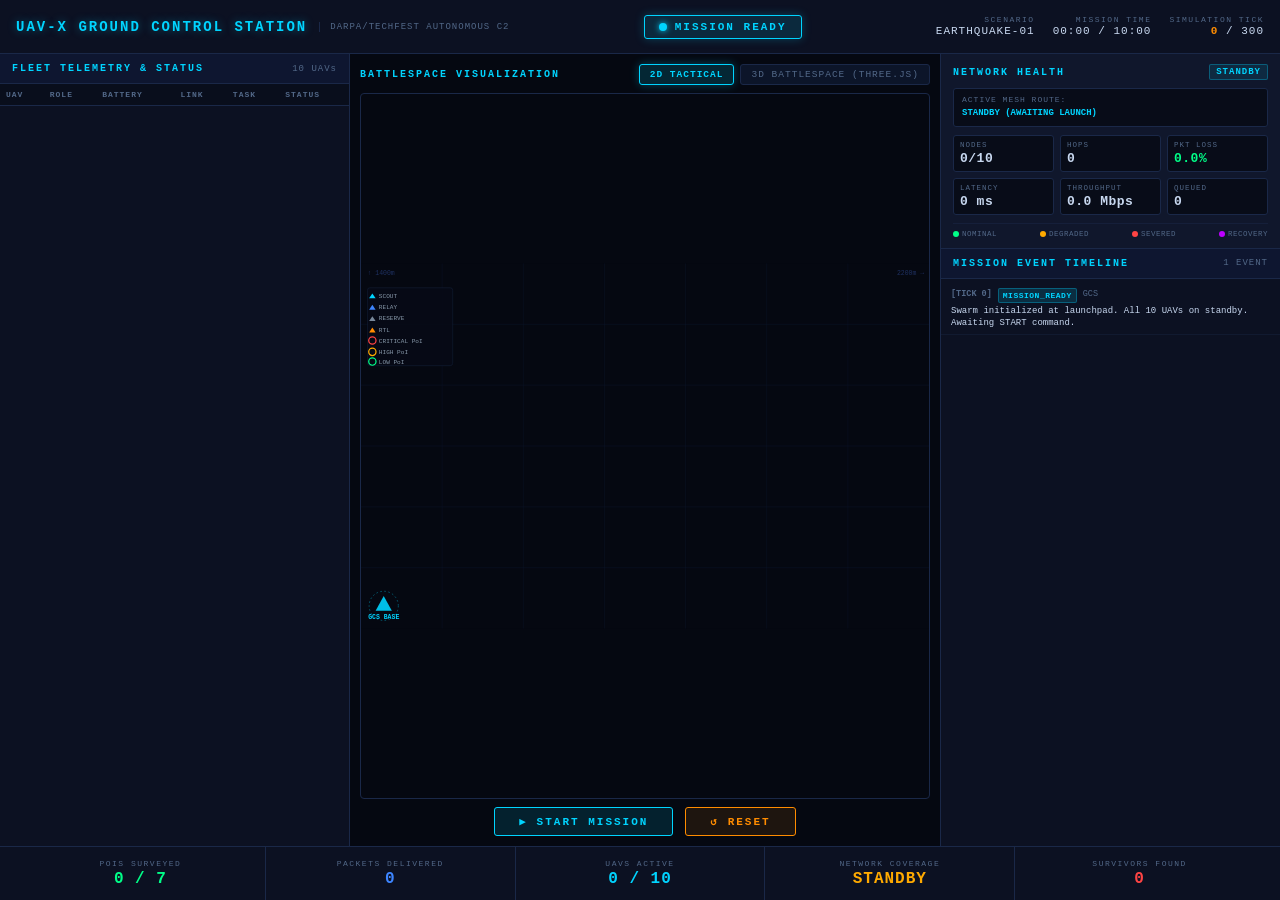
==== commit e6e9323a: "Implement Sprint 1: deterministic MISSION READY state, paced simulation, color-coded status bar, cau" ====
--- a/dashboard/templates/index.html
+++ b/dashboard/templates/index.html
@@ -8,25 +8,545 @@
   <script src="/static/js/OrbitControls.js"></script>
   <style>
     /* ═══════════════════════════════════════════════════════
-       RESET & BASE
+       RESET & BASE THEME
     ═══════════════════════════════════════════════════════ */
     *, *::before, *::after { box-sizing: border-box; margin: 0; padding: 0; }
 
     :root {
-      --bg:         #0a0e1a;
-      --panel:      #0d1224;
-      --panel2:     #111830;
-      --border:     #1e2d50;
-      --accent:     #00d4ff;
-      --green:      #00ff88;
-      --red:        #ff4444;
-      --orange:     #ff8c00;
-      --yellow:     #ffd700;
-      --blue:       #4488ff;
-      --gray:       #8899aa;
-      --text:       #c8d8f0;
-      --text-dim:   #5a7090;
-      --font:       'Courier New', Courier, monospace;
+      --bg:           #070a14;
+      --panel:        #0c1122;
+      --panel2:       #10172c;
+      --panel-hdr:    #0e1630;
+      --border:       #1a2848;
+      --border-light: rgba(0, 212, 255, 0.2);
+      --accent:       #00d4ff;
+      --green:        #00ff88;
+      --red:          #ff4444;
+      --orange:       #ff8c00;
+      --amber:        #ffaa00;
+      --purple:       #bd00ff;
+      --purple-light: #d880ff;
+      --yellow:       #ffd700;
+      --blue:         #3d85ff;
+      --gray:         #78889b;
+      --text:         #c8d8f0;
+      --text-dim:     #526888;
+      --font:         'Courier New', Courier, monospace;
+    }
+
+    html, body {
+      height: 100%;
+      width: 100%;
+      background: var(--bg);
+      color: var(--text);
+      font-family: var(--font);
+      font-size: 12px;
+      overflow: hidden;
+      user-select: none;
+    }
+
+    /* ═══════════════════════════════════════════════════════
+       ROOT LAYOUT
+    ═══════════════════════════════════════════════════════ */
+    .root {
+      display: grid;
+      grid-template-rows: 54px 1fr 54px;
+      height: 100vh;
+      width: 100vw;
+      overflow: hidden;
+    }
+
+    .body-grid {
+      display: grid;
+      grid-template-columns: 350px 1fr 340px;
+      overflow: hidden;
+      background: #050811;
+    }
+
+    /* ═══════════════════════════════════════════════════════
+       HEADER & STATUS BAR (SPRINT 1 REQUIREMENT 4)
+    ═══════════════════════════════════════════════════════ */
+    header {
+      display: flex;
+      align-items: center;
+      justify-content: space-between;
+      padding: 0 16px;
+      background: var(--panel);
+      border-bottom: 1px solid var(--border);
+      z-index: 10;
+    }
+
+    .hdr-left {
+      display: flex;
+      align-items: center;
+      gap: 12px;
+    }
+
+    .hdr-title {
+      font-size: 14px;
+      font-weight: bold;
+      letter-spacing: 2px;
+      color: var(--accent);
+      text-shadow: 0 0 10px rgba(0, 212, 255, 0.4);
+    }
+
+    .hdr-sub {
+      font-size: 9px;
+      letter-spacing: 1px;
+      color: var(--text-dim);
+      border-left: 1px solid var(--border);
+      padding-left: 10px;
+    }
+
+    /* Color-coded Mission Status Bar Pill */
+    .mission-status-pill {
+      display: inline-flex;
+      align-items: center;
+      gap: 8px;
+      padding: 5px 14px;
+      border-radius: 3px;
+      font-size: 11px;
+      font-weight: bold;
+      letter-spacing: 2px;
+      text-transform: uppercase;
+      transition: all 0.3s ease;
+    }
+
+    .status-dot {
+      width: 8px;
+      height: 8px;
+      border-radius: 50%;
+      display: inline-block;
+      animation: pulse-dot 1.2s infinite ease-in-out;
+    }
+
+    @keyframes pulse-dot {
+      0%, 100% { opacity: 1; transform: scale(1); }
+      50%      { opacity: 0.35; transform: scale(0.8); }
+    }
+
+    /* Status Pill Color Themes */
+    .pill-ready {
+      background: rgba(0, 212, 255, 0.12);
+      border: 1px solid #00d4ff;
+      color: #00d4ff;
+      box-shadow: 0 0 10px rgba(0, 212, 255, 0.25);
+    }
+    .pill-ready .status-dot { background: #00d4ff; box-shadow: 0 0 6px #00d4ff; }
+
+    .pill-running {
+      background: rgba(0, 255, 136, 0.12);
+      border: 1px solid #00ff88;
+      color: #00ff88;
+      box-shadow: 0 0 10px rgba(0, 255, 136, 0.25);
+    }
+    .pill-running .status-dot { background: #00ff88; box-shadow: 0 0 6px #00ff88; }
+
+    .pill-degraded {
+      background: rgba(255, 170, 0, 0.16);
+      border: 1px solid #ffaa00;
+      color: #ffaa00;
+      box-shadow: 0 0 12px rgba(255, 170, 0, 0.3);
+    }
+    .pill-degraded .status-dot { background: #ffaa00; box-shadow: 0 0 8px #ffaa00; }
+
+    .pill-recovering {
+      background: rgba(189, 0, 255, 0.18);
+      border: 1px solid #bd00ff;
+      color: #d880ff;
+      box-shadow: 0 0 14px rgba(189, 0, 255, 0.35);
+    }
+    .pill-recovering .status-dot { background: #bd00ff; box-shadow: 0 0 8px #bd00ff; }
+
+    .pill-complete {
+      background: rgba(0, 255, 136, 0.2);
+      border: 1px solid #00ff88;
+      color: #00ff88;
+      box-shadow: 0 0 16px rgba(0, 255, 136, 0.4);
+    }
+    .pill-complete .status-dot { background: #00ff88; box-shadow: 0 0 8px #00ff88; }
+
+    .hdr-right {
+      display: flex;
+      align-items: center;
+      gap: 18px;
+    }
+
+    .hdr-meta {
+      display: flex;
+      flex-direction: column;
+      align-items: flex-end;
+      line-height: 1.2;
+    }
+
+    .hdr-meta-lbl {
+      font-size: 8px;
+      letter-spacing: 1.5px;
+      color: var(--text-dim);
+      text-transform: uppercase;
+    }
+
+    .hdr-meta-val {
+      font-size: 11px;
+      letter-spacing: 1px;
+      color: var(--text);
+    }
+
+    /* ═══════════════════════════════════════════════════════
+       SIDE PANELS (LEFT & RIGHT)
+    ═══════════════════════════════════════════════════════ */
+    .panel {
+      background: var(--panel);
+      display: flex;
+      flex-direction: column;
+      overflow: hidden;
+      border-right: 1px solid var(--border);
+    }
+
+    .panel-header {
+      padding: 9px 12px;
+      background: var(--panel-hdr);
+      border-bottom: 1px solid var(--border);
+      display: flex;
+      justify-content: space-between;
+      align-items: center;
+      flex-shrink: 0;
+    }
+
+    .panel-title {
+      font-size: 10px;
+      font-weight: bold;
+      letter-spacing: 2px;
+      color: var(--accent);
+      text-transform: uppercase;
+    }
+
+    .panel-sub {
+      font-size: 9px;
+      color: var(--text-dim);
+      letter-spacing: 1px;
+    }
+
+    /* ═══════════════════════════════════════════════════════
+       FLEET TABLE (LEFT PANEL - SPRINT 1 REQUIREMENT 8)
+       Columns: UAV | ROLE | BATTERY | LINK | TASK | STATUS
+    ═══════════════════════════════════════════════════════ */
+    .fleet-scroll {
+      flex: 1;
+      overflow-y: auto;
+      padding: 0;
+    }
+
+    .fleet-scroll::-webkit-scrollbar { width: 4px; }
+    .fleet-scroll::-webkit-scrollbar-thumb { background: var(--border); border-radius: 2px; }
+
+    table.fleet {
+      width: 100%;
+      border-collapse: collapse;
+      font-size: 10px;
+    }
+
+    table.fleet thead th {
+      position: sticky;
+      top: 0;
+      background: #090e1c;
+      padding: 6px 6px;
+      text-align: left;
+      color: var(--text-dim);
+      letter-spacing: 1px;
+      font-size: 8px;
+      border-bottom: 1px solid var(--border);
+      text-transform: uppercase;
+      z-index: 5;
+    }
+
+    table.fleet tbody tr {
+      border-bottom: 1px solid rgba(26, 40, 72, 0.6);
+      transition: background 0.15s;
+    }
+
+    table.fleet tbody tr:hover {
+      background: rgba(0, 212, 255, 0.04);
+    }
+
+    table.fleet tbody td {
+      padding: 5px 6px;
+      vertical-align: middle;
+      white-space: nowrap;
+    }
+
+    .uav-id {
+      color: var(--text);
+      font-weight: bold;
+      letter-spacing: 0.5px;
+    }
+
+    /* Role Badges */
+    .badge-role {
+      font-size: 8px;
+      padding: 2px 4px;
+      border-radius: 2px;
+      font-weight: bold;
+      letter-spacing: 0.5px;
+      display: inline-block;
+    }
+    .role-scout   { background: rgba(0, 212, 255, 0.15); color: #00d4ff; border: 1px solid rgba(0, 212, 255, 0.4); }
+    .role-relay   { background: rgba(61, 133, 255, 0.18); color: #66a3ff; border: 1px solid rgba(61, 133, 255, 0.4); }
+    .role-reserve { background: rgba(120, 136, 155, 0.15); color: #9bb0c7; border: 1px solid rgba(120, 136, 155, 0.3); }
+    .role-rtl     { background: rgba(255, 140, 0, 0.18); color: #ffaa33; border: 1px solid rgba(255, 140, 0, 0.4); }
+    .role-failed  { background: rgba(255, 68, 68, 0.2); color: #ff5555; border: 1px solid rgba(255, 68, 68, 0.5); }
+
+    /* Battery Bar */
+    .bat-cell {
+      display: flex;
+      align-items: center;
+      gap: 4px;
+    }
+    .bat-bar-wrap {
+      width: 38px;
+      height: 6px;
+      background: #090e1a;
+      border-radius: 2px;
+      overflow: hidden;
+      border: 1px solid #1a2540;
+    }
+    .bat-bar {
+      height: 100%;
+      border-radius: 1px;
+      transition: width 0.3s;
+    }
+    .bat-green  { background: var(--green); }
+    .bat-amber  { background: var(--amber); }
+    .bat-red    { background: var(--red); }
+
+    .bat-label {
+      font-size: 8px;
+      color: var(--text-dim);
+      min-width: 24px;
+    }
+
+    /* Link Badges */
+    .badge-link {
+      font-size: 8px;
+      padding: 1px 4px;
+      border-radius: 2px;
+      letter-spacing: 0.5px;
+      font-weight: bold;
+    }
+    .link-good     { color: var(--green); }
+    .link-degraded { color: var(--amber); }
+    .link-lost     { color: var(--red); }
+    .link-standby  { color: var(--text-dim); }
+
+    /* Task Badges */
+    .badge-task {
+      font-size: 8px;
+      color: var(--text);
+      letter-spacing: 0.5px;
+    }
+
+    /* Status Badges */
+    .status-badge {
+      font-size: 8px;
+      padding: 1px 4px;
+      border-radius: 2px;
+      letter-spacing: 0.5px;
+    }
+    .sb-ready       { background: rgba(0, 212, 255, 0.1); color: #00d4ff; }
+    .sb-surveying   { background: rgba(0, 255, 136, 0.12); color: #00ff88; }
+    .sb-hovering    { background: rgba(61, 133, 255, 0.15); color: #66a3ff; }
+    .sb-recovering  { background: rgba(189, 0, 255, 0.18); color: #d880ff; font-weight: bold; animation: blink 1s infinite; }
+    .sb-landed      { background: rgba(120, 136, 155, 0.12); color: #8899aa; }
+    .sb-failed      { background: rgba(255, 68, 68, 0.2); color: #ff5555; font-weight: bold; }
+
+    /* ═══════════════════════════════════════════════════════
+       NETWORK HEALTH PANEL (RIGHT - SPRINT 1 REQUIREMENT 6)
+    ═══════════════════════════════════════════════════════ */
+    .net-health-panel {
+      background: var(--panel2);
+      border-bottom: 1px solid var(--border);
+      padding: 10px 12px;
+      flex-shrink: 0;
+    }
+
+    .net-badge {
+      font-size: 9px;
+      padding: 2px 6px;
+      border-radius: 2px;
+      font-weight: bold;
+      letter-spacing: 1px;
+      text-transform: uppercase;
+    }
+    .net-badge-standby    { background: rgba(0, 212, 255, 0.1); color: #00d4ff; border: 1px solid rgba(0, 212, 255, 0.3); }
+    .net-badge-healthy    { background: rgba(0, 255, 136, 0.12); color: #00ff88; border: 1px solid rgba(0, 255, 136, 0.35); }
+    .net-badge-degraded   { background: rgba(255, 170, 0, 0.16); color: #ffaa00; border: 1px solid rgba(255, 170, 0, 0.4); animation: blink 1.2s infinite; }
+    .net-badge-recovering { background: rgba(189, 0, 255, 0.2); color: #d880ff; border: 1px solid rgba(189, 0, 255, 0.5); animation: blink 0.9s infinite; }
+
+    .route-display-box {
+      margin-top: 8px;
+      background: #080c18;
+      border: 1px solid var(--border);
+      border-radius: 3px;
+      padding: 6px 8px;
+    }
+
+    .route-lbl {
+      font-size: 8px;
+      color: var(--text-dim);
+      letter-spacing: 1px;
+      text-transform: uppercase;
+      margin-bottom: 3px;
+    }
+
+    .route-path {
+      font-size: 9px;
+      color: var(--accent);
+      line-height: 1.4;
+      word-break: break-all;
+      font-weight: bold;
+    }
+
+    .net-metrics-grid {
+      display: grid;
+      grid-template-columns: repeat(3, 1fr);
+      gap: 6px;
+      margin-top: 8px;
+    }
+
+    .net-stat-card {
+      background: #080c18;
+      border: 1px solid var(--border);
+      border-radius: 3px;
+      padding: 5px 6px;
+      display: flex;
+      flex-direction: column;
+    }
+
+    .net-stat-lbl {
+      font-size: 7.5px;
+      color: var(--text-dim);
+      letter-spacing: 1px;
+      text-transform: uppercase;
+    }
+
+    .net-stat-val {
+      font-size: 13px;
+      font-weight: bold;
+      color: var(--text);
+      margin-top: 2px;
+      letter-spacing: 0.5px;
+    }
+
+    /* Route Color Legend */
+    .route-legend {
+      display: flex;
+      justify-content: space-between;
+      margin-top: 8px;
+      padding-top: 6px;
+      border-top: 1px solid rgba(26, 40, 72, 0.5);
+      font-size: 7.5px;
+      letter-spacing: 0.5px;
+    }
+
+    .legend-item {
+      display: flex;
+      align-items: center;
+      gap: 3px;
+      color: var(--text-dim);
+    }
+
+    .dot-legend {
+      width: 6px;
+      height: 6px;
+      border-radius: 50%;
+      display: inline-block;
+    }
+
+    /* ═══════════════════════════════════════════════════════
+       EVENT LOG (RIGHT PANEL - SPRINT 1 REQUIREMENT 5)
+    ═══════════════════════════════════════════════════════ */
+    .event-scroll {
+      flex: 1;
+      overflow-y: auto;
+      padding: 4px 0;
+    }
+
+    .event-scroll::-webkit-scrollbar { width: 4px; }
+    .event-scroll::-webkit-scrollbar-thumb { background: var(--border); border-radius: 2px; }
+
+    .event-item {
+      padding: 5px 10px;
+      border-bottom: 1px solid rgba(26, 40, 72, 0.4);
+      font-size: 9.5px;
+      line-height: 1.4;
+      display: flex;
+      flex-direction: column;
+      gap: 2px;
+    }
+
+    .event-top {
+      display: flex;
+      align-items: center;
+      gap: 6px;
+    }
+
+    .event-tick {
+      color: var(--text-dim);
+      font-size: 8.5px;
+      font-weight: bold;
+    }
+
+    .event-badge {
+      font-size: 8px;
+      font-weight: bold;
+      padding: 1px 4px;
+      border-radius: 2px;
+      letter-spacing: 0.5px;
+    }
+
+    /* Step-by-Step Causal Recovery Event Badges */
+    .ev-MISSION_READY      { background: rgba(0, 212, 255, 0.15); color: #00d4ff; border: 1px solid rgba(0, 212, 255, 0.3); }
+    .ev-MISSION_START      { background: rgba(0, 255, 136, 0.15); color: #00ff88; border: 1px solid rgba(0, 255, 136, 0.3); }
+    .ev-FAULT_INJECTED     { background: rgba(255, 68, 68, 0.25); color: #ff4444; border: 1px solid #ff4444; font-weight: bold; animation: blink 1s infinite; }
+    .ev-HEARTBEAT_TIMEOUT  { background: rgba(255, 140, 0, 0.2); color: #ff8c00; border: 1px solid #ff8c00; }
+    .ev-RELAY_LOST         { background: rgba(255, 68, 68, 0.2); color: #ff5555; border: 1px solid #ff5555; }
+    .ev-ROUTE_DEGRADED     { background: rgba(255, 170, 0, 0.2); color: #ffaa00; border: 1px solid #ffaa00; }
+    .ev-RELAY_SELECTION    { background: rgba(0, 212, 255, 0.15); color: #00d4ff; border: 1px solid #00d4ff; }
+    .ev-RELAY_PROMOTED     { background: rgba(189, 0, 255, 0.2); color: #d880ff; border: 1px solid #bd00ff; }
+    .ev-ROUTE_REBUILT      { background: rgba(61, 133, 255, 0.2); color: #66a3ff; border: 1px solid #3d85ff; }
+    .ev-NETWORK_RECOVERED  { background: rgba(0, 255, 136, 0.2); color: #00ff88; border: 1px solid #00ff88; font-weight: bold; }
+    .ev-QUEUE_FLUSHED      { background: rgba(0, 212, 255, 0.2); color: #88ddff; border: 1px solid #00d4ff; }
+    .ev-SURVEY_COMPLETE    { background: rgba(0, 255, 136, 0.12); color: #00ff88; }
+    .ev-MISSION_COMPLETE   { background: rgba(0, 255, 136, 0.25); color: #00ff88; border: 1px solid #00ff88; font-weight: bold; }
+    .ev-DEFAULT            { background: rgba(120, 136, 155, 0.1); color: #8899aa; }
+
+    .event-actor {
+      font-size: 8.5px;
+      color: var(--text-dim);
+    }
+
+    .event-msg {
+      color: var(--text);
+      font-size: 9px;
+      line-height: 1.35;
+    }
+
+    /* ═══════════════════════════════════════════════════════
+       CENTER BATTLESPACE & CONTROLS
+    ═══════════════════════════════════════════════════════ */
+    .center-panel {
+      display: flex;
+      flex-direction: column;
+      overflow: hidden;
+      padding: 10px;
+      gap: 8px;
+    }
+
+    .center-top-bar {
+      display: flex;
+      justify-content: space-between;
+      align-items: center;
+      flex-shrink: 0;
     }
 
     .view-switch-btns {
@@ -41,7 +561,7 @@
       border: 1px solid var(--border);
       padding: 4px 10px;
       font-family: var(--font);
-      font-size: 10px;
+      font-size: 9.5px;
       letter-spacing: 1px;
       border-radius: 3px;
       cursor: pointer;
@@ -60,146 +580,35 @@
       font-weight: bold;
     }
 
-    html, body {
-      height: 100%;
-      width: 100%;
-      background: var(--bg);
-      color: var(--text);
-      font-family: var(--font);
-      font-size: 13px;
-      overflow: hidden;
-    }
-
-    /* ═══════════════════════════════════════════════════════
-       LAYOUT
-    ═══════════════════════════════════════════════════════ */
-    .root {
-      display: grid;
-      grid-template-rows: 52px 1fr 56px;
-      height: 100vh;
-      width: 100vw;
-      overflow: hidden;
-    }
-
-    .body-grid {
-      display: grid;
-      grid-template-columns: 280px 1fr 300px;
-      overflow: hidden;
-    }
-
-    /* ═══════════════════════════════════════════════════════
-       HEADER
-    ═══════════════════════════════════════════════════════ */
-    header {
-      display: flex;
-      align-items: center;
-      justify-content: space-between;
-      padding: 0 20px;
-      background: var(--panel);
-      border-bottom: 1px solid var(--border);
-      user-select: none;
-    }
-
-    .hdr-title {
-      font-size: 15px;
-      font-weight: bold;
-      letter-spacing: 3px;
-      color: var(--accent);
-      text-shadow: 0 0 12px var(--accent);
-    }
-
-    .hdr-status {
-      display: flex;
-      align-items: center;
-      gap: 8px;
-      font-size: 11px;
-      color: var(--green);
-      letter-spacing: 2px;
-    }
-
-    .dot {
-      width: 9px;
-      height: 9px;
-      border-radius: 50%;
-      background: var(--green);
-      box-shadow: 0 0 6px var(--green);
-      animation: blink 1.4s step-start infinite;
-    }
-
-    @keyframes blink {
-      0%, 100% { opacity: 1; }
-      50%       { opacity: 0.15; }
-    }
-
-    .hdr-right {
-      display: flex;
-      align-items: center;
-      gap: 24px;
-      font-size: 11px;
-      color: var(--text-dim);
-      letter-spacing: 1px;
-    }
-
-    .hdr-time { color: var(--accent); font-size: 12px; }
-    .hdr-tick { color: var(--text); }
-    .hdr-tick span { color: var(--orange); font-weight: bold; }
-
-    /* ═══════════════════════════════════════════════════════
-       PANELS
-    ═══════════════════════════════════════════════════════ */
-    .panel {
-      background: var(--panel);
-      border-right: 1px solid var(--border);
-      display: flex;
-      flex-direction: column;
-      overflow: hidden;
-    }
-    .panel:last-child { border-right: none; border-left: 1px solid var(--border); }
-
-    .panel-title {
-      padding: 10px 14px 8px;
-      font-size: 10px;
-      letter-spacing: 3px;
-      color: var(--accent);
-      border-bottom: 1px solid var(--border);
-      text-transform: uppercase;
-      flex-shrink: 0;
-    }
-
-    /* ═══════════════════════════════════════════════════════
-       CENTER MAP PANEL
-    ═══════════════════════════════════════════════════════ */
-    .center-panel {
-      display: flex;
-      flex-direction: column;
-      overflow: hidden;
-      padding: 12px;
-      gap: 10px;
-    }
-
-    .center-title {
-      font-size: 10px;
-      letter-spacing: 3px;
-      color: var(--accent);
-      text-transform: uppercase;
-      flex-shrink: 0;
-    }
-
     .map-wrapper {
       flex: 1;
       display: flex;
       align-items: center;
       justify-content: center;
       overflow: hidden;
+      position: relative;
     }
 
     #mission-map {
       border: 1px solid var(--border);
       border-radius: 4px;
-      background: #060810;
+      background: #050811;
       display: block;
+      width: 100%;
+      height: 100%;
       max-width: 100%;
       max-height: 100%;
+    }
+
+    /* 3D Container */
+    #threejs-container {
+      width: 100%;
+      height: 100%;
+      border-radius: 4px;
+      overflow: hidden;
+      border: 1px solid var(--border);
+      position: relative;
+      background: #050811;
     }
 
     .controls {
@@ -209,177 +618,50 @@
       justify-content: center;
     }
 
-    /* ═══════════════════════════════════════════════════════
-       BUTTONS
-    ═══════════════════════════════════════════════════════ */
     .btn {
-      padding: 8px 22px;
+      padding: 7px 24px;
       font-family: var(--font);
-      font-size: 12px;
+      font-size: 11px;
+      font-weight: bold;
       letter-spacing: 2px;
       border-radius: 3px;
       cursor: pointer;
       border: 1px solid;
-      transition: box-shadow 0.2s, transform 0.1s;
+      transition: all 0.2s;
       text-transform: uppercase;
     }
-
     .btn:active { transform: scale(0.97); }
 
     .btn-start {
-      background: rgba(0, 212, 255, 0.08);
+      background: rgba(0, 212, 255, 0.12);
       color: var(--accent);
       border-color: var(--accent);
     }
-    .btn-start:hover { box-shadow: 0 0 14px var(--accent); }
+    .btn-start:hover { box-shadow: 0 0 14px var(--accent); background: rgba(0, 212, 255, 0.2); }
+    .btn-start.running {
+      background: rgba(0, 255, 136, 0.15);
+      color: var(--green);
+      border-color: var(--green);
+      box-shadow: 0 0 12px rgba(0, 255, 136, 0.3);
+      cursor: default;
+    }
 
     .btn-reset {
-      background: rgba(255, 140, 0, 0.08);
+      background: rgba(255, 140, 0, 0.1);
       color: var(--orange);
       border-color: var(--orange);
     }
-    .btn-reset:hover { box-shadow: 0 0 14px var(--orange); }
+    .btn-reset:hover { box-shadow: 0 0 14px var(--orange); background: rgba(255, 140, 0, 0.18); }
 
     /* ═══════════════════════════════════════════════════════
-       FLEET TABLE (LEFT)
-    ═══════════════════════════════════════════════════════ */
-    .fleet-scroll {
-      flex: 1;
-      overflow-y: auto;
-      padding: 8px 0;
-    }
-
-    .fleet-scroll::-webkit-scrollbar { width: 4px; }
-    .fleet-scroll::-webkit-scrollbar-track { background: transparent; }
-    .fleet-scroll::-webkit-scrollbar-thumb { background: var(--border); border-radius: 2px; }
-
-    table.fleet {
-      width: 100%;
-      border-collapse: collapse;
-      font-size: 11px;
-    }
-
-    table.fleet thead th {
-      padding: 4px 8px;
-      text-align: left;
-      color: var(--text-dim);
-      letter-spacing: 1px;
-      font-size: 9px;
-      border-bottom: 1px solid var(--border);
-      text-transform: uppercase;
-    }
-
-    table.fleet tbody tr {
-      border-bottom: 1px solid rgba(30, 45, 80, 0.5);
-      transition: background 0.15s;
-    }
-
-    table.fleet tbody tr:hover { background: rgba(0, 212, 255, 0.04); }
-
-    table.fleet tbody td {
-      padding: 5px 8px;
-      vertical-align: middle;
-    }
-
-    .uav-id   { color: var(--text); font-weight: bold; }
-    .role-scout  { color: var(--accent); }
-    .role-relay  { color: var(--blue); }
-    .role-idle   { color: var(--gray); }
-    .role-rtl    { color: var(--orange); }
-    .role-failed { color: var(--red); }
-
-    .bat-bar-wrap {
-      width: 62px;
-      height: 8px;
-      background: var(--panel2);
-      border-radius: 2px;
-      overflow: hidden;
-      display: inline-block;
-      vertical-align: middle;
-    }
-    .bat-bar {
-      height: 100%;
-      border-radius: 2px;
-      transition: width 0.4s;
-    }
-    .bat-green  { background: var(--green); }
-    .bat-orange { background: var(--orange); }
-    .bat-red    { background: var(--red); }
-
-    .bat-label {
-      font-size: 9px;
-      color: var(--text-dim);
-      margin-left: 4px;
-    }
-
-    .status-badge {
-      font-size: 9px;
-      padding: 1px 5px;
-      border-radius: 2px;
-      letter-spacing: 0.5px;
-    }
-    .sb-active  { background: rgba(0,255,136,0.12); color: var(--green); }
-    .sb-landed  { background: rgba(136,153,170,0.12); color: var(--gray); }
-    .sb-failed  { background: rgba(255,68,68,0.12); color: var(--red); }
-    .sb-lowbat  { background: rgba(255,140,0,0.12); color: var(--orange); }
-
-    /* ═══════════════════════════════════════════════════════
-       EVENT LOG (RIGHT)
-    ═══════════════════════════════════════════════════════ */
-    .event-scroll {
-      flex: 1;
-      overflow-y: auto;
-      padding: 6px 0;
-    }
-
-    .event-scroll::-webkit-scrollbar { width: 4px; }
-    .event-scroll::-webkit-scrollbar-track { background: transparent; }
-    .event-scroll::-webkit-scrollbar-thumb { background: var(--border); border-radius: 2px; }
-
-    .event-item {
-      padding: 5px 12px;
-      border-bottom: 1px solid rgba(30, 45, 80, 0.3);
-      font-size: 10px;
-      line-height: 1.5;
-    }
-
-    .event-tick {
-      color: var(--text-dim);
-      font-size: 9px;
-      margin-right: 4px;
-    }
-
-    .event-type {
-      font-weight: bold;
-      margin-right: 4px;
-      font-size: 9px;
-      letter-spacing: 0.8px;
-    }
-
-    .ev-FAULT         { color: var(--red); }
-    .ev-FAULT_INJECTED{ color: var(--red); }
-    .ev-RTL           { color: var(--orange); }
-    .ev-SURVEY_COMPLETE { color: var(--green); }
-    .ev-RELAY_ASSIGN  { color: var(--accent); }
-    .ev-SCOUT_ASSIGN  { color: #88bbff; }
-    .ev-DELIVERED     { color: var(--blue); }
-    .ev-LANDED        { color: var(--green); }
-    .ev-DATA_ENQUEUE  { color: #aaddff; }
-    .ev-DELIVERY_FAIL { color: var(--red); }
-    .ev-DEFAULT       { color: var(--gray); }
-
-    .event-msg { color: var(--text); }
-
-    /* ═══════════════════════════════════════════════════════
-       STATUS BAR (BOTTOM)
+       STATUS BAR (BOTTOM - SPRINT 1 AUTHORITATIVE KPIS)
     ═══════════════════════════════════════════════════════ */
     .status-bar {
       background: var(--panel);
       border-top: 1px solid var(--border);
       display: flex;
       align-items: center;
-      padding: 0 20px;
-      gap: 0;
+      padding: 0 16px;
       overflow: hidden;
     }
 
@@ -391,7 +673,7 @@
       justify-content: center;
       height: 100%;
       border-right: 1px solid var(--border);
-      padding: 0 8px;
+      padding: 0 6px;
     }
     .stat-card:last-child { border-right: none; }
 
@@ -404,7 +686,7 @@
     }
 
     .stat-value {
-      font-size: 18px;
+      font-size: 16px;
       font-weight: bold;
       letter-spacing: 1px;
     }
@@ -412,89 +694,118 @@
     .sv-surveyed  { color: var(--green); }
     .sv-packets   { color: var(--blue); }
     .sv-active    { color: var(--accent); }
-    .sv-coverage  { color: var(--orange); }
+    .sv-coverage  { color: var(--amber); }
     .sv-survivors { color: var(--red); }
 
     /* ═══════════════════════════════════════════════════════
-       UAV PULSE ANIMATION
-    ═══════════════════════════════════════════════════════ */
-    @keyframes pulse {
-      0%   { opacity: 1; r: 5; }
-      50%  { opacity: 0.5; r: 7; }
-      100% { opacity: 1; r: 5; }
-    }
-    .uav-pulse { animation: pulse 1.2s ease-in-out infinite; }
-
-    /* ═══════════════════════════════════════════════════════
-       MISSION COMPLETE OVERLAY
+       MISSION COMPLETE OVERLAY (STRICTLY HIDDEN IN READY STATE)
     ═══════════════════════════════════════════════════════ */
     #complete-banner {
       display: none;
       position: fixed;
-      top: 60px;
+      top: 64px;
       left: 50%;
       transform: translateX(-50%);
-      background: rgba(0, 255, 136, 0.12);
+      background: rgba(7, 10, 20, 0.92);
       border: 1px solid var(--green);
       color: var(--green);
-      padding: 10px 28px;
+      padding: 10px 30px;
       font-size: 13px;
+      font-weight: bold;
       letter-spacing: 3px;
       border-radius: 4px;
       z-index: 100;
       text-transform: uppercase;
-      box-shadow: 0 0 24px rgba(0, 255, 136, 0.3);
+      box-shadow: 0 0 30px rgba(0, 255, 136, 0.4);
+      animation: fadeIn 0.4s ease;
+    }
+
+    @keyframes fadeIn {
+      from { opacity: 0; transform: translate(-50%, -10px); }
+      to   { opacity: 1; transform: translate(-50%, 0); }
+    }
+
+    @keyframes blink {
+      0%, 100% { opacity: 1; }
+      50%      { opacity: 0.2; }
+    }
+
+    .uav-pulse { animation: pulse 1.2s ease-in-out infinite; }
+    @keyframes pulse {
+      0%   { opacity: 1; r: 5; }
+      50%  { opacity: 0.4; r: 8; }
+      100% { opacity: 1; r: 5; }
     }
   </style>
 </head>
 <body>
 
+<!-- Completion Banner (Only shows when simulation finishes, never in MISSION READY) -->
 <div id="complete-banner">✓ MISSION COMPLETE</div>
 
 <div class="root">
 
-  <!-- ─────────────── HEADER ─────────────── -->
+  <!-- ─────────────── HEADER / COLOR-CODED STATUS BAR ─────────────── -->
   <header>
-    <div class="hdr-title">UAV-X GROUND CONTROL STATION</div>
-
-    <div class="hdr-status">
-      <div class="dot"></div>
-      OPERATIONAL
+    <div class="hdr-left">
+      <div class="hdr-title">UAV-X GROUND CONTROL STATION</div>
+      <div class="hdr-sub">DARPA/TECHFEST AUTONOMOUS C2</div>
     </div>
 
+    <!-- Prominent Color-Coded Mission Status Bar (Sprint 1 Item 4) -->
+    <div id="mission-status-pill" class="mission-status-pill pill-ready">
+      <span class="status-dot"></span>
+      <span id="mission-status-text">MISSION READY</span>
+    </div>
+
     <div class="hdr-right">
-      <span class="hdr-time" id="hdr-clock">--:--:--</span>
-      <span class="hdr-tick">TICK&nbsp;<span id="hdr-tick-val">0</span></span>
+      <div class="hdr-meta">
+        <span class="hdr-meta-lbl">SCENARIO</span>
+        <span class="hdr-meta-val" id="hdr-scenario">EARTHQUAKE-01</span>
+      </div>
+      <div class="hdr-meta">
+        <span class="hdr-meta-lbl">MISSION TIME</span>
+        <span class="hdr-meta-val" id="hdr-time-val">00:00 / 10:00</span>
+      </div>
+      <div class="hdr-meta">
+        <span class="hdr-meta-lbl">SIMULATION TICK</span>
+        <span class="hdr-meta-val"><span id="hdr-tick-val" style="color:var(--orange);font-weight:bold;">0</span> / 300</span>
+      </div>
     </div>
   </header>
 
-  <!-- ─────────────── BODY ─────────────── -->
+  <!-- ─────────────── BODY GRID ─────────────── -->
   <div class="body-grid">
 
-    <!-- LEFT — Fleet Status -->
+    <!-- LEFT — Consistent Fleet Table (Sprint 1 Item 8) -->
     <div class="panel">
-      <div class="panel-title">Fleet Status</div>
+      <div class="panel-header">
+        <span class="panel-title">Fleet Telemetry & Status</span>
+        <span class="panel-sub" id="fleet-count-badge">10 UAVs</span>
+      </div>
       <div class="fleet-scroll">
         <table class="fleet">
           <thead>
             <tr>
-              <th>ID</th>
+              <th>UAV</th>
               <th>Role</th>
               <th>Battery</th>
+              <th>Link</th>
+              <th>Task</th>
               <th>Status</th>
             </tr>
           </thead>
           <tbody id="fleet-tbody">
-            <tr><td colspan="4" style="text-align:center;color:var(--text-dim);padding:16px 0;">No data — start mission</td></tr>
+            <!-- Authoritative Initial State rendered via JS -->
           </tbody>
         </table>
       </div>
     </div>
 
-    <!-- CENTER — Mission Battlespace -->
+    <!-- CENTER — Mission Battlespace (2D Tactical & 3D Three.js) -->
     <div class="center-panel">
-      <div style="display:flex; justify-content:space-between; align-items:center; flex-shrink:0;">
-        <div class="center-title">Mission Battlespace</div>
+      <div class="center-top-bar">
+        <div class="panel-title">Battlespace Visualization</div>
         <div class="view-switch-btns">
           <button id="btn-view-2d" class="btn-tab active" onclick="switchView('2d')">2D TACTICAL</button>
           <button id="btn-view-3d" class="btn-tab" onclick="switchView('3d')">3D BATTLESPACE (Three.js)</button>
@@ -502,21 +813,19 @@
       </div>
 
       <div class="map-wrapper">
-        <svg id="mission-map" viewBox="0 0 700 450" width="700" height="450">
-
-          <!-- Dark background -->
-          <rect x="0" y="0" width="700" height="450" fill="#060810" />
-
-          <!-- Grid lines -->
-          <g id="grid-lines" stroke="#0e1830" stroke-width="0.5">
-            <!-- vertical -->
+        <!-- 2D Tactical SVG Map -->
+        <svg id="mission-map" viewBox="0 0 700 450" preserveAspectRatio="xMidYMid meet">
+          <!-- Background -->
+          <rect x="0" y="0" width="700" height="450" fill="#050811" />
+
+          <!-- Tactical Grid -->
+          <g id="grid-lines" stroke="#0e172e" stroke-width="0.5">
             <line x1="100" y1="0" x2="100" y2="450"/>
             <line x1="200" y1="0" x2="200" y2="450"/>
             <line x1="300" y1="0" x2="300" y2="450"/>
             <line x1="400" y1="0" x2="400" y2="450"/>
             <line x1="500" y1="0" x2="500" y2="450"/>
             <line x1="600" y1="0" x2="600" y2="450"/>
-            <!-- horizontal -->
             <line x1="0" y1="75"  x2="700" y2="75"/>
             <line x1="0" y1="150" x2="700" y2="150"/>
             <line x1="0" y1="225" x2="700" y2="225"/>
@@ -524,68 +833,61 @@
             <line x1="0" y1="375" x2="700" y2="375"/>
           </g>
 
-          <!-- Relay chain (drawn behind UAVs) -->
-          <g id="relay-chain"></g>
-
-          <!-- PoI layer -->
+          <!-- Dynamic Multi-Color Communication Mesh Routes (Sprint 1 Item 7) -->
+          <g id="route-layer"></g>
+
+          <!-- PoI Layer -->
           <g id="poi-layer"></g>
 
-          <!-- UAV layer -->
+          <!-- UAV Layer -->
           <g id="uav-layer"></g>
 
-          <!-- GCS (triangle at bottom-left) -->
+          <!-- GCS Base Outpost at Bottom Left -->
           <g transform="translate(28,422)">
             <polygon points="0,-12 10,6 -10,6" fill="#00d4ff" opacity="0.9"/>
-            <text x="0" y="16" text-anchor="middle" font-family="Courier New" font-size="8" fill="#00d4ff">GCS</text>
+            <circle cx="0" cy="0" r="18" fill="none" stroke="#00d4ff" stroke-width="0.75" stroke-dasharray="2 3" opacity="0.6"/>
+            <text x="0" y="16" text-anchor="middle" font-family="Courier New" font-size="8" fill="#00d4ff" font-weight="bold">GCS BASE</text>
           </g>
 
-          <!-- Coordinate compass label -->
-          <text x="696" y="12" text-anchor="end" font-family="Courier New" font-size="8" fill="#1e3060">2200m →</text>
-          <text x="8" y="12" text-anchor="start" font-family="Courier New" font-size="8" fill="#1e3060">↑ 1400m</text>
-
-          <!-- Legend -->
-          <g transform="translate(8, 40)">
-            <rect x="0" y="0" width="120" height="100" rx="2" fill="rgba(6,8,16,0.85)" stroke="#1e2d50" stroke-width="0.5"/>
-            <!-- Scout -->
-            <polygon points="6,8 2,14 10,14" fill="#00d4ff" transform="translate(0,-2)"/>
-            <text x="14" y="11" font-family="Courier New" font-size="8" fill="#8899aa">SCOUT</text>
-            <!-- Relay -->
-            <polygon points="6,22 2,28 10,28" fill="#4488ff" transform="translate(0,-2)"/>
-            <text x="14" y="25" font-family="Courier New" font-size="8" fill="#8899aa">RELAY</text>
-            <!-- RTL -->
-            <polygon points="6,36 2,42 10,42" fill="#ff8c00" transform="translate(0,-2)"/>
-            <text x="14" y="39" font-family="Courier New" font-size="8" fill="#8899aa">RTL</text>
-            <!-- IDLE -->
-            <polygon points="6,50 2,56 10,56" fill="#8899aa" transform="translate(0,-2)"/>
-            <text x="14" y="53" font-family="Courier New" font-size="8" fill="#8899aa">IDLE</text>
-            <!-- CRITICAL PoI -->
-            <circle cx="6" cy="65" r="5" fill="none" stroke="#ff4444" stroke-width="1.5"/>
-            <text x="14" y="68" font-family="Courier New" font-size="8" fill="#8899aa">CRITICAL</text>
-            <!-- HIGH PoI -->
-            <circle cx="6" cy="79" r="5" fill="none" stroke="#ff8c00" stroke-width="1.5"/>
-            <text x="14" y="82" font-family="Courier New" font-size="8" fill="#8899aa">HIGH</text>
-            <!-- LOW PoI -->
-            <circle cx="6" cy="93" r="5" fill="none" stroke="#00ff88" stroke-width="1.5"/>
-            <text x="14" y="96" font-family="Courier New" font-size="8" fill="#8899aa">LOW</text>
+          <!-- Scale Labels -->
+          <text x="694" y="14" text-anchor="end" font-family="Courier New" font-size="8" fill="#1e3060">2200m →</text>
+          <text x="8" y="14" text-anchor="start" font-family="Courier New" font-size="8" fill="#1e3060">↑ 1400m</text>
+
+          <!-- Map Legend -->
+          <g transform="translate(8, 30)">
+            <rect x="0" y="0" width="105" height="96" rx="3" fill="rgba(6,10,22,0.88)" stroke="#1a2848" stroke-width="0.5"/>
+            <polygon points="6,7 2,13 10,13" fill="#00d4ff"/>
+            <text x="14" y="12" font-family="Courier New" font-size="7.5" fill="#8899aa">SCOUT</text>
+            <polygon points="6,21 2,27 10,27" fill="#3d85ff"/>
+            <text x="14" y="26" font-family="Courier New" font-size="7.5" fill="#8899aa">RELAY</text>
+            <polygon points="6,35 2,41 10,41" fill="#78889b"/>
+            <text x="14" y="40" font-family="Courier New" font-size="7.5" fill="#8899aa">RESERVE</text>
+            <polygon points="6,49 2,55 10,55" fill="#ff8c00"/>
+            <text x="14" y="54" font-family="Courier New" font-size="7.5" fill="#8899aa">RTL</text>
+            <circle cx="6" cy="65" r="4.5" fill="none" stroke="#ff4444" stroke-width="1.5"/>
+            <text x="14" y="68" font-family="Courier New" font-size="7.5" fill="#8899aa">CRITICAL PoI</text>
+            <circle cx="6" cy="79" r="4.5" fill="none" stroke="#ffaa00" stroke-width="1.5"/>
+            <text x="14" y="82" font-family="Courier New" font-size="7.5" fill="#8899aa">HIGH PoI</text>
+            <circle cx="6" cy="91" r="4.5" fill="none" stroke="#00ff88" stroke-width="1.5"/>
+            <text x="14" y="94" font-family="Courier New" font-size="7.5" fill="#8899aa">LOW PoI</text>
           </g>
-
         </svg>
 
         <!-- 3D Battlespace Viewport (Three.js) -->
-        <div id="threejs-container" style="display:none; width:700px; height:450px; border-radius:4px; overflow:hidden; border:1px solid var(--border); position:relative; background:#060810;">
+        <div id="threejs-container" style="display:none;">
           <div id="threejs-canvas-holder" style="width:100%; height:100%;"></div>
-          <div id="cam-hud" style="position:absolute; bottom:8px; left:10px; font-size:10px; color:var(--accent); background:rgba(6,8,16,0.85); padding:4px 10px; border-radius:3px; border:1px solid #1e2d50; letter-spacing:1px; pointer-events:none;">
+          <div id="cam-hud" style="position:absolute; bottom:8px; left:10px; font-size:9.5px; color:var(--accent); background:rgba(6,10,22,0.9); padding:4px 10px; border-radius:3px; border:1px solid #1e2d50; letter-spacing:1px; pointer-events:none;">
             3D BATTLESPACE: ORBIT [LEFT-CLICK: ROTATE | RIGHT-CLICK: PAN | SCROLL: ZOOM]
           </div>
           <div style="position:absolute; top:8px; right:10px; display:flex; gap:6px;">
-            <button class="btn-tab" style="font-size:9px; padding:3px 8px;" onclick="resetCameraView('iso')">ISOMETRIC</button>
-            <button class="btn-tab" style="font-size:9px; padding:3px 8px;" onclick="resetCameraView('top')">TOP-DOWN</button>
-            <button class="btn-tab" style="font-size:9px; padding:3px 8px;" onclick="resetCameraView('front')">FRONTLINE</button>
-            <button class="btn-tab" style="font-size:9px; padding:3px 8px;" id="btn-chase-cam" onclick="toggleChaseCam()">CHASE CAM</button>
-            <button class="btn-tab" style="font-size:9px; padding:3px 8px;" id="btn-pip-cam" onclick="toggleThermalPiP()">THERMAL PiP</button>
+            <button class="btn-tab" style="font-size:8.5px; padding:3px 7px;" onclick="resetCameraView('iso')">ISOMETRIC</button>
+            <button class="btn-tab" style="font-size:8.5px; padding:3px 7px;" onclick="resetCameraView('top')">TOP-DOWN</button>
+            <button class="btn-tab" style="font-size:8.5px; padding:3px 7px;" onclick="resetCameraView('front')">FRONTLINE</button>
+            <button class="btn-tab" style="font-size:8.5px; padding:3px 7px;" id="btn-chase-cam" onclick="toggleChaseCam()">CHASE CAM</button>
+            <button class="btn-tab" style="font-size:8.5px; padding:3px 7px;" id="btn-pip-cam" onclick="toggleThermalPiP()">THERMAL PiP</button>
           </div>
 
-          <!-- Picture-in-Picture Thermal IR Survivor Monitor -->
+          <!-- Picture-in-Picture Thermal IR Monitor -->
           <div id="thermal-pip" style="position:absolute; bottom:12px; right:12px; width:220px; height:150px; background:rgba(6,10,20,0.95); border:1px solid #ff4444; border-radius:4px; overflow:hidden; box-shadow:0 0 16px rgba(255,68,68,0.3); display:flex; flex-direction:column; z-index:20;">
             <div style="display:flex; justify-content:space-between; align-items:center; background:#180a14; padding:3px 8px; border-bottom:1px solid #331525; font-size:9px;">
               <span style="color:#ff5555; font-weight:bold; letter-spacing:1px; display:flex; align-items:center; gap:5px;">
@@ -613,27 +915,91 @@
         </div>
       </div>
 
+      <!-- Controls (Sprint 1 Item 2) -->
       <div class="controls">
-        <button class="btn btn-start" onclick="startMission()">▶ START MISSION</button>
+        <button id="btn-start-mission" class="btn btn-start" onclick="startMission()">▶ START MISSION</button>
         <button class="btn btn-reset" onclick="resetMission()">↺ RESET</button>
       </div>
     </div>
 
-    <!-- RIGHT — Event Log -->
-    <div class="panel" style="border-left:1px solid var(--border);border-right:none;">
-      <div class="panel-title">Event Log</div>
+    <!-- RIGHT — Dedicated Network Health Panel & Mission Event Log (Sprint 1 Items 5 & 6) -->
+    <div class="panel" style="border-left:1px solid var(--border); border-right:none;">
+
+      <!-- Dedicated Network Health Panel (Sprint 1 Item 6) -->
+      <div class="net-health-panel">
+        <div style="display:flex; justify-content:space-between; align-items:center;">
+          <span class="panel-title">Network Health</span>
+          <span id="net-status-badge" class="net-badge net-badge-standby">STANDBY</span>
+        </div>
+
+        <!-- Active Mesh Topology Route -->
+        <div class="route-display-box">
+          <div class="route-lbl">Active Mesh Route:</div>
+          <div class="route-path" id="net-active-route">STANDBY (AWAITING LAUNCH)</div>
+        </div>
+
+        <!-- KPI Grid -->
+        <div class="net-metrics-grid">
+          <div class="net-stat-card">
+            <span class="net-stat-lbl">NODES</span>
+            <span class="net-stat-val" id="net-nodes">0/10</span>
+          </div>
+          <div class="net-stat-card">
+            <span class="net-stat-lbl">HOPS</span>
+            <span class="net-stat-val" id="net-hops">0</span>
+          </div>
+          <div class="net-stat-card">
+            <span class="net-stat-lbl">PKT LOSS</span>
+            <span class="net-stat-val" id="net-loss" style="color:var(--green);">0.0%</span>
+          </div>
+          <div class="net-stat-card">
+            <span class="net-stat-lbl">LATENCY</span>
+            <span class="net-stat-val" id="net-lat">0 ms</span>
+          </div>
+          <div class="net-stat-card">
+            <span class="net-stat-lbl">THROUGHPUT</span>
+            <span class="net-stat-val" id="net-tput">0.0 Mbps</span>
+          </div>
+          <div class="net-stat-card">
+            <span class="net-stat-lbl">QUEUED</span>
+            <span class="net-stat-val" id="net-queue">0</span>
+          </div>
+        </div>
+
+        <!-- Route Color Code Legend (Sprint 1 Item 7) -->
+        <div class="route-legend">
+          <span class="legend-item"><span class="dot-legend" style="background:#00ff88;"></span>NOMINAL</span>
+          <span class="legend-item"><span class="dot-legend" style="background:#ffaa00;"></span>DEGRADED</span>
+          <span class="legend-item"><span class="dot-legend" style="background:#ff4444;"></span>SEVERED</span>
+          <span class="legend-item"><span class="dot-legend" style="background:#bd00ff;"></span>RECOVERY</span>
+        </div>
+      </div>
+
+      <!-- Step-by-Step Causal Event Timeline (Sprint 1 Item 5) -->
+      <div class="panel-header">
+        <span class="panel-title">Mission Event Timeline</span>
+        <span class="panel-sub" id="event-count-badge">1 EVENT</span>
+      </div>
       <div class="event-scroll" id="event-scroll">
-        <div class="event-item" style="color:var(--text-dim);text-align:center;padding-top:20px;">Waiting for events…</div>
+        <div class="event-item">
+          <div class="event-top">
+            <span class="event-tick">[TICK 0]</span>
+            <span class="event-badge ev-MISSION_READY">MISSION_READY</span>
+            <span class="event-actor">GCS</span>
+          </div>
+          <div class="event-msg">Swarm initialized at launchpad. All 10 UAVs on standby. Awaiting START command.</div>
+        </div>
       </div>
+
     </div>
 
   </div><!-- /body-grid -->
 
-  <!-- ─────────────── STATUS BAR ─────────────── -->
+  <!-- ─────────────── STATUS BAR (BOTTOM AUTHORITATIVE KPIS) ─────────────── -->
   <div class="status-bar">
     <div class="stat-card">
       <div class="stat-label">PoIs Surveyed</div>
-      <div class="stat-value sv-surveyed" id="stat-surveyed">0</div>
+      <div class="stat-value sv-surveyed" id="stat-surveyed">0 / 7</div>
     </div>
     <div class="stat-card">
       <div class="stat-label">Packets Delivered</div>
@@ -641,11 +1007,11 @@
     </div>
     <div class="stat-card">
       <div class="stat-label">UAVs Active</div>
-      <div class="stat-value sv-active" id="stat-active">0</div>
+      <div class="stat-value sv-active" id="stat-active">0 / 10</div>
     </div>
     <div class="stat-card">
       <div class="stat-label">Network Coverage</div>
-      <div class="stat-value sv-coverage" id="stat-coverage">0%</div>
+      <div class="stat-value sv-coverage" id="stat-coverage">STANDBY</div>
     </div>
     <div class="stat-card">
       <div class="stat-label">Survivors Found</div>
@@ -659,377 +1025,468 @@
   /* ==========================================================
      COORDINATE TRANSFORM
      World: x ∈ [0, 2200], y ∈ [0, 1400]
-     SVG:   x ∈ [30, 680], y ∈ [420, 20]  (y flipped)
+     SVG:   x ∈ [28, 680], y ∈ [420, 20]  (y flipped)
   ========================================================== */
-  const SVG_W  = 700;
-  const SVG_H  = 450;
-  const MAP_X0 = 28, MAP_X1 = 680;  // SVG left/right margins
-  const MAP_Y0 = 20, MAP_Y1 = 428;  // SVG top/bottom margins (top = world-max-y)
+  const SVG_W   = 700;
+  const SVG_H   = 450;
+  const MAP_X0  = 28, MAP_X1 = 680;
+  const MAP_Y0  = 20, MAP_Y1 = 422;
   const WORLD_W = 2200;
   const WORLD_H = 1400;
 
   function toSVG(wx, wy) {
     const sx = MAP_X0 + (wx / WORLD_W) * (MAP_X1 - MAP_X0);
-    const sy = MAP_Y1 - (wy / WORLD_H) * (MAP_Y1 - MAP_Y0);  // y inverted
+    const sy = MAP_Y1 - (wy / WORLD_H) * (MAP_Y1 - MAP_Y0);
     return [sx, sy];
   }
 
-  /* ==========================================================
-     COLOUR HELPERS
-  ========================================================== */
-  function roleColor(role) {
-    switch (role) {
-      case 'Scout': return '#00d4ff';
-      case 'Relay': return '#4488ff';
-      case 'RTL':   return '#ff8c00';
-      case 'Idle':  return '#8899aa';
-      default:      return '#ffffff';
-    }
-  }
-
-  function poiColor(priority) {
-    switch (priority) {
-      case 'CRITICAL': return '#ff4444';
-      case 'HIGH':     return '#ff8c00';
-      case 'MEDIUM':   return '#ffd700';
-      case 'LOW':      return '#00ff88';
-      default:         return '#8899aa';
-    }
-  }
-
-  function eventClass(type) {
-    const known = [
-      'FAULT', 'FAULT_INJECTED', 'RTL', 'SURVEY_COMPLETE',
-      'RELAY_ASSIGN', 'SCOUT_ASSIGN', 'DELIVERED', 'LANDED',
-      'DATA_ENQUEUE', 'DELIVERY_FAIL'
-    ];
-    return known.includes(type) ? 'ev-' + type : 'ev-DEFAULT';
-  }
-
-  /* ==========================================================
-     SVG HELPERS
-  ========================================================== */
   function svgEl(tag, attrs) {
     const el = document.createElementNS('http://www.w3.org/2000/svg', tag);
     for (const [k, v] of Object.entries(attrs)) el.setAttribute(k, v);
     return el;
   }
 
-  // Draw a filled triangle (UAV icon) pointing up, centred at (cx, cy)
-  function uavTriangle(cx, cy, size, color, failed) {
-    const g = svgEl('g', { transform: `translate(${cx},${cy})` });
-    if (failed) {
-      // X cross for failed UAVs
-      const x1 = svgEl('line', { x1: -5, y1: -5, x2: 5, y2: 5, stroke: '#ff4444', 'stroke-width': 2 });
-      const x2 = svgEl('line', { x1: 5, y1: -5, x2: -5, y2: 5, stroke: '#ff4444', 'stroke-width': 2 });
-      g.appendChild(x1); g.appendChild(x2);
+  /* ==========================================================
+     STYLING & BADGE HELPERS
+  ========================================================== */
+  function poiColor(priority) {
+    switch (priority) {
+      case 'CRITICAL': return '#ff4444';
+      case 'HIGH':     return '#ffaa00';
+      case 'MEDIUM':   return '#ffd700';
+      case 'LOW':      return '#00ff88';
+      default:         return '#78889b';
+    }
+  }
+
+  function roleColor(role) {
+    switch (role) {
+      case 'SCOUT':   return '#00d4ff';
+      case 'RELAY':   return '#3d85ff';
+      case 'RESERVE': return '#78889b';
+      case 'RTL':     return '#ff8c00';
+      case 'FAILED':  return '#ff4444';
+      default:        return '#ffffff';
+    }
+  }
+
+  function eventBadgeClass(type) {
+    const known = [
+      'MISSION_READY', 'MISSION_START', 'FAULT_INJECTED', 'HEARTBEAT_TIMEOUT',
+      'RELAY_LOST', 'ROUTE_DEGRADED', 'RELAY_SELECTION', 'RELAY_PROMOTED',
+      'ROUTE_REBUILT', 'NETWORK_RECOVERED', 'QUEUE_FLUSHED', 'SURVEY_COMPLETE',
+      'MISSION_COMPLETE'
+    ];
+    return known.includes(type) ? 'ev-' + type : 'ev-DEFAULT';
+  }
+
+  /* ==========================================================
+     UPDATE HEADER & STATUS BAR (SPRINT 1 REQUIREMENT 4)
+  ========================================================== */
+  function updateMissionStatusBar(data) {
+    const status = (data.mission_status || 'READY').toUpperCase();
+    const pill = document.getElementById('mission-status-pill');
+    const text = document.getElementById('mission-status-text');
+
+    pill.className = 'mission-status-pill';
+    if (status === 'READY') {
+      pill.classList.add('pill-ready');
+      text.textContent = 'MISSION READY';
+    } else if (status === 'RUNNING') {
+      pill.classList.add('pill-running');
+      text.textContent = 'MISSION RUNNING';
+    } else if (status === 'DEGRADED') {
+      pill.classList.add('pill-degraded');
+      text.textContent = 'LINK DEGRADED';
+    } else if (status === 'RECOVERING') {
+      pill.classList.add('pill-recovering');
+      text.textContent = 'RECOVERING TOPOLOGY';
+    } else if (status === 'COMPLETE') {
+      pill.classList.add('pill-complete');
+      text.textContent = 'MISSION COMPLETE';
     } else {
-      const tri = svgEl('polygon', {
-        points: `0,${-size} ${size*0.7},${size*0.5} ${-size*0.7},${size*0.5}`,
-        fill: color,
-        opacity: '0.9',
-      });
-      g.appendChild(tri);
-    }
-    return g;
+      pill.classList.add('pill-ready');
+      text.textContent = status;
+    }
+
+    // Tick & Time
+    document.getElementById('hdr-tick-val').textContent = data.tick || 0;
+    if (data.mission_time) {
+      document.getElementById('hdr-time-val').textContent = data.mission_time;
+    }
+    if (data.scenario_name) {
+      document.getElementById('hdr-scenario').textContent = data.scenario_name;
+    }
+
+    // Start Button State
+    const btnStart = document.getElementById('btn-start-mission');
+    if (data.running) {
+      btnStart.classList.add('running');
+      btnStart.textContent = '● RUNNING...';
+      btnStart.disabled = true;
+    } else {
+      btnStart.classList.remove('running');
+      btnStart.textContent = '▶ START MISSION';
+      btnStart.disabled = false;
+    }
+
+    // Mission Complete Overlay (STRICT: only when complete == true AND tick > 0)
+    const banner = document.getElementById('complete-banner');
+    if (data.complete && data.tick > 0) {
+      banner.style.display = 'block';
+    } else {
+      banner.style.display = 'none';
+    }
   }
 
   /* ==========================================================
-     UPDATE MAP
+     UPDATE FLEET TABLE (SPRINT 1 REQUIREMENT 8)
+     Columns: UAV | ROLE | BATTERY | LINK | TASK | STATUS
   ========================================================== */
-  function updateMap(data) {
+  function updateFleetTable(uavs) {
+    const tbody = document.getElementById('fleet-tbody');
+    if (!uavs || !uavs.length) {
+      tbody.innerHTML = '<tr><td colspan="6" style="text-align:center;color:var(--text-dim);padding:14px 0;">No telemetry available</td></tr>';
+      return;
+    }
+
+    let html = '';
+    for (const u of uavs) {
+      const bat = Math.max(0, Math.min(100, Math.round(u.battery)));
+      const batColor = bat > 50 ? 'bat-green' : bat > 25 ? 'bat-amber' : 'bat-red';
+
+      // Role class
+      let roleClass = 'role-reserve';
+      const roleUpper = (u.role || '').toUpperCase();
+      if (roleUpper === 'SCOUT') roleClass = 'role-scout';
+      else if (roleUpper === 'RELAY') roleClass = 'role-relay';
+      else if (roleUpper === 'RTL' || roleUpper === 'RETURNING') roleClass = 'role-rtl';
+      else if (roleUpper === 'FAILED' || u.status === 'FAILED') roleClass = 'role-failed';
+
+      // Link class
+      let linkClass = 'link-standby';
+      const linkUpper = (u.link || '').toUpperCase();
+      if (linkUpper === 'GOOD') linkClass = 'link-good';
+      else if (linkUpper === 'DEGRADED') linkClass = 'link-degraded';
+      else if (linkUpper === 'LOST') linkClass = 'link-lost';
+
+      // Status class
+      let sbClass = 'sb-ready';
+      const statusUpper = (u.status || '').toUpperCase();
+      if (statusUpper === 'SURVEYING') sbClass = 'sb-surveying';
+      else if (statusUpper === 'HOVERING') sbClass = 'sb-hovering';
+      else if (statusUpper === 'RECOVERING') sbClass = 'sb-recovering';
+      else if (statusUpper === 'LANDED') sbClass = 'sb-landed';
+      else if (statusUpper === 'FAILED') sbClass = 'sb-failed';
+
+      html += `
+        <tr>
+          <td><span class="uav-id">${u.id}</span></td>
+          <td><span class="badge-role ${roleClass}">${roleUpper}</span></td>
+          <td>
+            <div class="bat-cell">
+              <div class="bat-bar-wrap">
+                <div class="bat-bar ${batColor}" style="width:${bat}%"></div>
+              </div>
+              <span class="bat-label">${bat}%</span>
+            </div>
+          </td>
+          <td><span class="badge-link ${linkClass}">${u.link || 'STANDBY'}</span></td>
+          <td><span class="badge-task">${u.task || 'STANDBY'}</span></td>
+          <td><span class="status-badge ${sbClass}">${u.status || 'READY'}</span></td>
+        </tr>
+      `;
+    }
+    tbody.innerHTML = html;
+  }
+
+  /* ==========================================================
+     UPDATE NETWORK HEALTH PANEL (SPRINT 1 REQUIREMENT 6)
+  ========================================================== */
+  function updateNetworkHealth(netHealth) {
+    if (!netHealth) return;
+
+    // Status Badge
+    const badge = document.getElementById('net-status-badge');
+    const st = (netHealth.status || 'STANDBY').toUpperCase();
+    badge.className = 'net-badge';
+    if (st === 'HEALTHY') badge.classList.add('net-badge-healthy');
+    else if (st === 'DEGRADED') badge.classList.add('net-badge-degraded');
+    else if (st === 'RECOVERING') badge.classList.add('net-badge-recovering');
+    else badge.classList.add('net-badge-standby');
+    badge.textContent = st;
+
+    // Active Route
+    document.getElementById('net-active-route').textContent = netHealth.active_route || 'STANDBY';
+
+    // Metrics
+    document.getElementById('net-nodes').textContent = netHealth.connected_nodes || '0/10';
+    document.getElementById('net-hops').textContent = netHealth.hop_count || 0;
+
+    const lossEl = document.getElementById('net-loss');
+    const lossVal = typeof netHealth.packet_loss_pct === 'number' ? netHealth.packet_loss_pct.toFixed(1) : '0.0';
+    lossEl.textContent = `${lossVal}%`;
+    if (lossVal > 20) lossEl.style.color = 'var(--red)';
+    else if (lossVal > 5) lossEl.style.color = 'var(--amber)';
+    else lossEl.style.color = 'var(--green)';
+
+    document.getElementById('net-lat').textContent = `${netHealth.latency_ms || 0} ms`;
+    document.getElementById('net-tput').textContent = `${(netHealth.throughput_mbps || 0).toFixed(1)} Mbps`;
+    document.getElementById('net-queue').textContent = netHealth.queued_packets || 0;
+  }
+
+  /* ==========================================================
+     UPDATE EVENT LOG (SPRINT 1 REQUIREMENT 5)
+  ========================================================== */
+  function updateEvents(events) {
+    const container = document.getElementById('event-scroll');
+    if (!events || !events.length) return;
+
+    document.getElementById('event-count-badge').textContent = `${events.length} EVENTS`;
+
+    let html = '';
+    for (const ev of events) {
+      const bClass = eventBadgeClass(ev.type);
+      html += `
+        <div class="event-item">
+          <div class="event-top">
+            <span class="event-tick">[TICK ${ev.tick}]</span>
+            <span class="event-badge ${bClass}">${ev.type}</span>
+            <span class="event-actor">${ev.actor}</span>
+          </div>
+          <div class="event-msg">${ev.message}</div>
+        </div>
+      `;
+    }
+    container.innerHTML = html;
+    container.scrollTop = container.scrollHeight;
+  }
+
+  /* ==========================================================
+     UPDATE BOTTOM STATS (AUTHORITATIVE KPIS)
+  ========================================================== */
+  function updateStats(data) {
+    const totalPois = data.total_pois || 7;
+    const surveyed  = data.pois_surveyed || 0;
+    document.getElementById('stat-surveyed').textContent = `${surveyed} / ${totalPois}`;
+    document.getElementById('stat-packets').textContent  = data.packets_delivered || 0;
+
+    const activeUAVs = data.uavs_active || 0;
+    document.getElementById('stat-active').textContent = `${activeUAVs} / 10`;
+
+    document.getElementById('stat-survivors').textContent = data.survivors_found || 0;
+
+    if (data.tick === 0 && !data.running) {
+      document.getElementById('stat-coverage').textContent = 'STANDBY';
+    } else {
+      const net = data.network_health || {};
+      const loss = net.packet_loss_pct || 0;
+      const coverage = Math.max(0, Math.min(100, Math.round(100 - loss)));
+      document.getElementById('stat-coverage').textContent = `${coverage}%`;
+    }
+  }
+
+  /* ==========================================================
+     2D TACTICAL MAP RENDERING & DYNAMIC ROUTE LINKS (SPRINT 1 ITEM 7)
+  ========================================================== */
+  function update2DMap(data) {
+    const routeLayer = document.getElementById('route-layer');
     const poiLayer   = document.getElementById('poi-layer');
     const uavLayer   = document.getElementById('uav-layer');
-    const relayLayer = document.getElementById('relay-chain');
-
-    // Clear layers
+
+    routeLayer.innerHTML = '';
     poiLayer.innerHTML   = '';
     uavLayer.innerHTML   = '';
-    relayLayer.innerHTML = '';
-
-    // ── PoIs ──────────────────────────────────────────────────
-    for (const poi of (data.pois || [])) {
+
+    const uavs = data.uavs || [];
+    const pois = data.pois || [];
+    const netHealth = data.network_health || {};
+
+    // ── Build UAV position map ──────────────────────────────
+    const uavPosMap = {};
+    for (const u of uavs) {
+      uavPosMap[u.id] = [u.x, u.y];
+    }
+    uavPosMap['GCS'] = [0, 0];
+
+    // ── Multi-Color Route Visualization (Sprint 1 Item 7) ──
+    const routes = netHealth.routes || [];
+    for (const r of routes) {
+      const p1 = uavPosMap[r.from];
+      const p2 = uavPosMap[r.to];
+      if (!p1 || !p2) continue;
+
+      const [sx1, sy1] = toSVG(p1[0], p1[1]);
+      const [sx2, sy2] = toSVG(p2[0], p2[1]);
+
+      let strokeCol = '#00ff88';
+      let strokeW   = '1.5';
+      let dashArr   = '';
+
+      if (r.color === 'amber') {
+        strokeCol = '#ffaa00';
+        strokeW   = '2';
+      } else if (r.color === 'red') {
+        strokeCol = '#ff4444';
+        strokeW   = '2.5';
+        dashArr   = '6 4';
+      } else if (r.color === 'purple') {
+        strokeCol = '#bd00ff';
+        strokeW   = '2.5';
+      }
+
+      const line = svgEl('line', {
+        x1: sx1, y1: sy1, x2: sx2, y2: sy2,
+        stroke: strokeCol,
+        'stroke-width': strokeW,
+        'stroke-dasharray': dashArr,
+        opacity: r.color === 'red' ? '0.95' : '0.85',
+      });
+      routeLayer.appendChild(line);
+    }
+
+    // ── PoIs Layer ──────────────────────────────────────────
+    for (const poi of pois) {
       const [sx, sy] = toSVG(poi.x, poi.y);
       const col = poiColor(poi.priority);
 
-      // Status ring fill: PENDING=0%, ASSIGNED=50%, SURVEYED=100%
-      let fillOpacity = 0;
-      if (poi.status === 'ASSIGNED')  fillOpacity = 0.25;
-      if (poi.status === 'SURVEYED')  fillOpacity = 0.55;
-
-      // Outer ring
+      let fillOpacity = 0.05;
+      if (poi.status === 'ASSIGNED') fillOpacity = 0.25;
+      if (poi.status === 'SURVEYED') fillOpacity = 0.6;
+
       const ring = svgEl('circle', {
-        cx: sx, cy: sy, r: 11,
+        cx: sx, cy: sy, r: 10,
         fill: col, 'fill-opacity': fillOpacity,
         stroke: col, 'stroke-width': 1.5,
       });
       poiLayer.appendChild(ring);
 
-      // Survivor pulse ring
       if (poi.survivor_detected) {
         const pulse = svgEl('circle', {
-          cx: sx, cy: sy, r: 15,
-          fill: 'none', stroke: '#ff4444', 'stroke-width': 1,
-          opacity: 0.6,
+          cx: sx, cy: sy, r: 14,
+          fill: 'none', stroke: '#ff4444', 'stroke-width': 1.5,
+          class: 'uav-pulse',
         });
         poiLayer.appendChild(pulse);
       }
 
-      // Label
       const lbl = svgEl('text', {
-        x: sx, y: sy + 20,
+        x: sx, y: sy + 18,
         'text-anchor': 'middle',
         'font-family': 'Courier New',
-        'font-size': 8,
+        'font-size': 7.5,
         fill: col,
+        'font-weight': 'bold',
       });
       lbl.textContent = poi.id;
       poiLayer.appendChild(lbl);
     }
 
-    // ── Relay chain lines ──────────────────────────────────────
-    const relayUAVs = (data.uavs || []).filter(
-      u => u.role === 'Relay' && u.status === 'Active'
-    );
-    drawRelayChain(relayUAVs, relayLayer);
-
-    // ── UAVs ──────────────────────────────────────────────────
-    for (const uav of (data.uavs || [])) {
-      const [sx, sy] = toSVG(uav.x, uav.y);
-      const col  = roleColor(uav.role);
-      const fail = uav.status === 'Failed';
-      const size = 6;
-
-      const g = uavTriangle(sx, sy, size, col, fail);
-
-      // Pulsing effect for active scouts
-      if (uav.role === 'Scout' && uav.status === 'Active') {
-        const pulseCirc = svgEl('circle', {
-          cx: 0, cy: 0, r: 5,
-          fill: col, 'fill-opacity': 0.3,
-          class: 'uav-pulse',
+    // ── UAVs Layer ──────────────────────────────────────────
+    for (const u of uavs) {
+      const [sx, sy] = toSVG(u.x, u.y);
+      const col = roleColor((u.role || '').toUpperCase());
+      const fail = (u.status || '').toUpperCase() === 'FAILED';
+
+      const g = svgEl('g', { transform: `translate(${sx},${sy})` });
+
+      if (fail) {
+        const x1 = svgEl('line', { x1: -5, y1: -5, x2: 5, y2: 5, stroke: '#ff4444', 'stroke-width': 2 });
+        const x2 = svgEl('line', { x1: 5, y1: -5, x2: -5, y2: 5, stroke: '#ff4444', 'stroke-width': 2 });
+        g.appendChild(x1);
+        g.appendChild(x2);
+      } else {
+        const tri = svgEl('polygon', {
+          points: '0,-6 4.5,4.5 -4.5,4.5',
+          fill: col,
+          opacity: '0.9',
         });
-        g.insertBefore(pulseCirc, g.firstChild);
+        g.appendChild(tri);
+
+        if ((u.role || '').toUpperCase() === 'SCOUT' && u.status === 'SURVEYING') {
+          const pRing = svgEl('circle', {
+            cx: 0, cy: 0, r: 6,
+            fill: col, 'fill-opacity': 0.25,
+            class: 'uav-pulse',
+          });
+          g.insertBefore(pRing, tri);
+        }
       }
 
-      // UAV id label
       const lbl = svgEl('text', {
-        x: sx, y: sy - 10,
+        x: sx, y: sy - 8,
         'text-anchor': 'middle',
         'font-family': 'Courier New',
         'font-size': 7,
         fill: fail ? '#ff4444' : col,
+        'font-weight': 'bold',
       });
-      lbl.textContent = uav.id.replace('UAV-', '');
+      lbl.textContent = u.id.replace('UAV-', '');
       uavLayer.appendChild(lbl);
       uavLayer.appendChild(g);
     }
   }
 
   /* ==========================================================
-     RELAY CHAIN
+     MAIN FETCH & REFRESH LOOP (PACED AT 150MS - SPRINT 1 ITEM 3)
   ========================================================== */
-  function drawRelayChain(relayUAVs, layer) {
-    if (!relayUAVs.length) return;
-
-    // Sort relay UAVs by their distance from GCS (approx by x + y)
-    const sorted = relayUAVs.slice().sort((a, b) => (a.x + a.y) - (b.x + b.y));
-
-    const [gcsSX, gcsSY] = toSVG(0, 0);   // GCS SVG coords
-
-    // GCS → first relay
-    const [fx, fy] = toSVG(sorted[0].x, sorted[0].y);
-    const line0 = svgEl('line', {
-      x1: gcsSX, y1: gcsSY, x2: fx, y2: fy,
-      stroke: '#00d4ff', 'stroke-width': 1,
-      'stroke-dasharray': '5 4', opacity: 0.5,
-    });
-    layer.appendChild(line0);
-
-    // Relay → relay chain
-    for (let i = 0; i < sorted.length - 1; i++) {
-      const [ax, ay] = toSVG(sorted[i].x, sorted[i].y);
-      const [bx, by] = toSVG(sorted[i+1].x, sorted[i+1].y);
-      const ln = svgEl('line', {
-        x1: ax, y1: ay, x2: bx, y2: by,
-        stroke: '#00d4ff', 'stroke-width': 1,
-        'stroke-dasharray': '5 4', opacity: 0.5,
-      });
-      layer.appendChild(ln);
-    }
-  }
-
-  /* ==========================================================
-     UPDATE FLEET TABLE
-  ========================================================== */
-  function updateFleet(data) {
-    const tbody = document.getElementById('fleet-tbody');
-    const uavs  = data.uavs || [];
-    if (!uavs.length) return;
-
-    tbody.innerHTML = '';
-    for (const uav of uavs) {
-      const tr = document.createElement('tr');
-
-      // ID
-      const tdId = document.createElement('td');
-      tdId.className = 'uav-id';
-      tdId.textContent = uav.id;
-      tr.appendChild(tdId);
-
-      // Role
-      const tdRole = document.createElement('td');
-      let roleClass = 'role-idle';
-      if (uav.status === 'Failed') roleClass = 'role-failed';
-      else if (uav.role === 'Scout') roleClass = 'role-scout';
-      else if (uav.role === 'Relay') roleClass = 'role-relay';
-      else if (uav.role === 'RTL')   roleClass = 'role-rtl';
-      tdRole.className = roleClass;
-      tdRole.textContent = uav.status === 'Failed' ? 'FAILED' : uav.role.toUpperCase();
-      tr.appendChild(tdRole);
-
-      // Battery bar
-      const tdBat = document.createElement('td');
-      const batClass = uav.battery > 50 ? 'bat-green' : uav.battery > 25 ? 'bat-orange' : 'bat-red';
-      tdBat.innerHTML = `
-        <div class="bat-bar-wrap">
-          <div class="bat-bar ${batClass}" style="width:${Math.max(0,uav.battery)}%"></div>
-        </div>
-        <span class="bat-label">${uav.battery}%</span>
-      `;
-      tr.appendChild(tdBat);
-
-      // Status badge
-      const tdStat = document.createElement('td');
-      let sbClass = 'sb-active';
-      if (uav.status === 'Failed')      sbClass = 'sb-failed';
-      else if (uav.status === 'Landed') sbClass = 'sb-landed';
-      else if (uav.status === 'LowBattery') sbClass = 'sb-lowbat';
-      tdStat.innerHTML = `<span class="status-badge ${sbClass}">${uav.status}</span>`;
-      tr.appendChild(tdStat);
-
-      tbody.appendChild(tr);
-    }
-  }
-
-  /* ==========================================================
-     UPDATE EVENT LOG
-  ========================================================== */
-  function updateEvents(events) {
-    const container = document.getElementById('event-scroll');
-    if (!events || !events.length) return;
-
-    container.innerHTML = '';
-    for (const ev of events) {
-      const div = document.createElement('div');
-      div.className = 'event-item';
-      const typeClass = eventClass(ev.type);
-      div.innerHTML =
-        `<span class="event-tick">[${ev.tick}]</span>` +
-        `<span class="event-type ${typeClass}">${ev.type}</span>` +
-        `<span class="event-msg">${ev.actor}: ${ev.message}</span>`;
-      container.appendChild(div);
-    }
-    // Auto-scroll to bottom
-    container.scrollTop = container.scrollHeight;
-  }
-
-  /* ==========================================================
-     UPDATE STATS BAR
-  ========================================================== */
-  function updateStats(data) {
-    document.getElementById('stat-surveyed').textContent  = data.pois_surveyed    || 0;
-    document.getElementById('stat-packets').textContent   = data.packets_delivered || 0;
-    document.getElementById('stat-active').textContent    = data.uavs_active      || 0;
-    document.getElementById('stat-survivors').textContent = data.survivors_found   || 0;
-
-    const net = data.network || {};
-    const total   = net.total_nodes     || 1;
-    const reach   = net.reachable_to_gcs || 0;
-    const pct     = Math.round((reach / total) * 100);
-    document.getElementById('stat-coverage').textContent = pct + '%';
-  }
-
-  /* ==========================================================
-     CLOCK
-  ========================================================== */
-  function updateClock() {
-    const now = new Date();
-    const hh  = String(now.getHours()).padStart(2, '0');
-    const mm  = String(now.getMinutes()).padStart(2, '0');
-    const ss  = String(now.getSeconds()).padStart(2, '0');
-    document.getElementById('hdr-clock').textContent = `${hh}:${mm}:${ss}`;
-  }
-  setInterval(updateClock, 1000);
-  updateClock();
-
-  /* ==========================================================
-     MAIN FETCH LOOP
-  ========================================================== */
-  let _lastEventCount = 0;
+  let _lastEventCount = -1;
+  let latestSimData = null;
 
   async function fetchStatus() {
     try {
       const resp = await fetch('/api/status');
       if (!resp.ok) return;
       const data = await resp.json();
-
-      // Tick counter in header
-      document.getElementById('hdr-tick-val').textContent = data.tick || 0;
-
-      updateMap(data);
-      updateFleet(data);
+      latestSimData = data;
+
+      // 1. Mission Status Bar & KPIs
+      updateMissionStatusBar(data);
       updateStats(data);
-      latestSimData = data;
+
+      // 2. Fleet Telemetry Table
+      updateFleetTable(data.uavs);
+
+      // 3. Network Health Panel
+      updateNetworkHealth(data.network_health);
+
+      // 4. Battlespace Views
+      update2DMap(data);
       if (currentView === '3d') {
         update3D(data);
       }
 
-      // Mission complete banner
-      if (data.complete) {
-        document.getElementById('complete-banner').style.display = 'block';
-      } else {
-        document.getElementById('complete-banner').style.display = 'none';
-      }
-
-      // Only re-fetch events if log grew
-      const evLen = (data.event_log || []).length;
-      if (evLen !== _lastEventCount) {
-        _lastEventCount = evLen;
-        fetchEvents();
+      // 5. Event Log Refresh
+      const evCount = (data.event_log || []).length;
+      if (evCount !== _lastEventCount) {
+        _lastEventCount = evCount;
+        updateEvents(data.event_log);
       }
     } catch (e) {
-      // Server not yet up — silently ignore
-    }
-  }
-
-  async function fetchEvents() {
-    try {
-      const resp = await fetch('/api/events');
-      if (!resp.ok) return;
-      const events = await resp.json();
-      updateEvents(events);
-    } catch (e) { /* ignore */ }
-  }
-
-  // Poll every 1500 ms
-  setInterval(fetchStatus, 1500);
-  fetchStatus();  // immediate first call
+      // Background poll error handled silently
+    }
+  }
+
+  // Observable paced simulation: poll at 150 ms to match backend 150ms/tick pacing
+  setInterval(fetchStatus, 150);
+  fetchStatus();
 
   /* ==========================================================
-     CONTROL BUTTONS
+     MISSION CONTROLS (SPRINT 1 ITEM 2)
   ========================================================== */
   async function startMission() {
     try {
-      const resp = await fetch('/api/run', { method: 'POST',
+      const btn = document.getElementById('btn-start-mission');
+      btn.textContent = 'STARTING...';
+      btn.disabled = true;
+
+      const resp = await fetch('/api/run', {
+        method: 'POST',
         headers: { 'Content-Type': 'application/json' },
-        body: JSON.stringify({ ticks: 300, fault_tick: 80 }),
+        body: JSON.stringify({ ticks: 300, fault_tick: 80, tick_interval: 0.150 }),
       });
       const data = await resp.json();
-      if (!data.started) {
-        // Already running — just show that
-        console.log('Simulation already running:', data.reason);
-      }
+      fetchStatus();
     } catch (e) {
       console.error('Failed to start mission:', e);
     }
@@ -1038,23 +1495,10 @@
   async function resetMission() {
     try {
       await fetch('/api/reset');
-      _lastEventCount = 0;
-      document.getElementById('hdr-tick-val').textContent = 0;
-      document.getElementById('fleet-tbody').innerHTML =
-        '<tr><td colspan="4" style="text-align:center;color:var(--text-dim);padding:16px 0;">No data — start mission</td></tr>';
-      document.getElementById('event-scroll').innerHTML =
-        '<div class="event-item" style="color:var(--text-dim);text-align:center;padding-top:20px;">Waiting for events…</div>';
-      document.getElementById('poi-layer').innerHTML   = '';
-      document.getElementById('uav-layer').innerHTML   = '';
-      document.getElementById('relay-chain').innerHTML = '';
-      document.getElementById('complete-banner').style.display = 'none';
-      ['stat-surveyed','stat-packets','stat-active','stat-coverage','stat-survivors']
-        .forEach(id => {
-          document.getElementById(id).textContent =
-            id === 'stat-coverage' ? '0%' : '0';
-        });
+      _lastEventCount = -1;
+      fetchStatus();
     } catch (e) {
-      console.error('Failed to reset:', e);
+      console.error('Failed to reset mission:', e);
     }
   }
 
@@ -1066,9 +1510,8 @@
   let scene3D, camera3D, renderer3D, controls3D;
   let uav3DMeshes = {};
   let poi3DMeshes = {};
-  let relayLinks3D = [];
+  let routeLines3D = [];
   let radarDishMesh;
-  let latestSimData = null;
 
   function switchView(mode) {
     currentView = mode;
@@ -1120,8 +1563,8 @@
     const h = holder.clientHeight || 450;
 
     scene3D = new THREE.Scene();
-    scene3D.background = new THREE.Color(0x060810);
-    scene3D.fog = new THREE.FogExp2(0x060810, 0.00045);
+    scene3D.background = new THREE.Color(0x050811);
+    scene3D.fog = new THREE.FogExp2(0x050811, 0.00045);
 
     camera3D = new THREE.PerspectiveCamera(50, w / h, 10, 8000);
     camera3D.position.set(1100, 750, 1500);
@@ -1153,7 +1596,6 @@
     grid.position.set(1100, 0, 700);
     scene3D.add(grid);
 
-    // Ground Surface
     const groundGeo = new THREE.PlaneGeometry(2800, 1800);
     const groundMat = new THREE.MeshStandardMaterial({ color: 0x070b14, roughness: 0.9, metalness: 0.1 });
     const ground = new THREE.Mesh(groundGeo, groundMat);
@@ -1161,7 +1603,7 @@
     ground.position.set(1100, -1, 700);
     scene3D.add(ground);
 
-    // Collapsed Disaster Buildings (Simulated Earthquake Rubble)
+    // Rubble Blocks
     const buildingCoords = [
       {x: 520, z: 320, sx: 55, sy: 20, sz: 45, rot: 0.2},
       {x: 880, z: 120, sx: 70, sy: 35, sz: 50, rot: -0.15},
@@ -1173,21 +1615,12 @@
     ];
 
     const rubbleMat = new THREE.MeshStandardMaterial({ color: 0x18243c, roughness: 0.8, metalness: 0.2 });
-
     buildingCoords.forEach(b => {
       const bGeo = new THREE.BoxGeometry(b.sx, b.sy, b.sz);
       const bMesh = new THREE.Mesh(bGeo, rubbleMat);
       bMesh.position.set(b.x, b.sy / 2, b.z);
       bMesh.rotation.y = b.rot;
       scene3D.add(bMesh);
-
-      for (let k = 0; k < 3; k++) {
-        const slabGeo = new THREE.BoxGeometry(14, 4, 18);
-        const slab = new THREE.Mesh(slabGeo, rubbleMat);
-        slab.position.set(b.x + (k - 1) * 25, 2, b.z + (k % 2 === 0 ? 20 : -20));
-        slab.rotation.set(0.2 * k, 0.5 * k, 0.1 * k);
-        scene3D.add(slab);
-      }
     });
 
     // GCS Command Outpost at (0, 0, 0)
@@ -1215,23 +1648,19 @@
   function createQuadcopter3D(id, role) {
     const drone = new THREE.Group();
 
-    // Central Avionics Hub
     const bodyGeo = new THREE.CylinderGeometry(8, 10, 6, 8);
     const bodyMat = new THREE.MeshStandardMaterial({ color: 0x141e32, metalness: 0.8, roughness: 0.3 });
     const body = new THREE.Mesh(bodyGeo, bodyMat);
     body.position.y = 3;
     drone.add(body);
 
-    // Status LED Dome on Top
-    const ledColor = role === 'Relay' ? 0x4488ff : (role === 'Scout' ? 0x00d4ff : (role === 'RTL' ? 0xff8c00 : 0x8899aa));
     const ledGeo = new THREE.SphereGeometry(4, 12, 12);
-    const ledMat = new THREE.MeshBasicMaterial({ color: ledColor });
+    const ledMat = new THREE.MeshBasicMaterial({ color: 0x00d4ff });
     const led = new THREE.Mesh(ledGeo, ledMat);
     led.position.y = 8;
     drone.add(led);
     drone.ledMesh = led;
 
-    // 4 Diagonal Carbon Fiber Arms & Motors & Propellers
     const armOffsets = [
       {x:  15, z:  15},
       {x: -15, z:  15},
@@ -1265,13 +1694,6 @@
       drone.rotors.push(prop);
     });
 
-    // Altitude Ground Shadow Tether
-    const lineMat = new THREE.LineDashedMaterial({ color: 0x1e3060, dashSize: 4, gapSize: 3 });
-    const lineGeo = new THREE.BufferGeometry().setFromPoints([new THREE.Vector3(0, 0, 0), new THREE.Vector3(0, -60, 0)]);
-    const tether = new THREE.Line(lineGeo, lineMat);
-    tether.computeLineDistances();
-    drone.add(tether);
-
     drone.uavId = id;
     drone.activeRPMSpeed = 0.35;
     return drone;
@@ -1281,13 +1703,12 @@
     const poi = new THREE.Group();
     const colors = {
       CRITICAL: 0xff4444,
-      HIGH:     0xff8c00,
+      HIGH:     0xffaa00,
       MEDIUM:   0xffd700,
       LOW:      0x00ff88
     };
     const col = colors[priority] || 0x00d4ff;
 
-    // Glowing Vertical Light Column
     const colGeo = new THREE.CylinderGeometry(12, 12, 220, 16, 1, true);
     const colMat = new THREE.MeshBasicMaterial({
       color: col,
@@ -1299,7 +1720,6 @@
     colMesh.position.y = 110;
     poi.add(colMesh);
 
-    // Ground Target Ring
     const ringGeo = new THREE.RingGeometry(8, 26, 24);
     const ringMat = new THREE.MeshBasicMaterial({ color: col, side: THREE.DoubleSide });
     const ring = new THREE.Mesh(ringGeo, ringMat);
@@ -1315,7 +1735,7 @@
   function update3D(data) {
     if (!threeSceneInit || !scene3D) return;
 
-    // Update / Create PoIs
+    // ── Update PoIs ──────────────────────────────────────────
     (data.pois || []).forEach(p => {
       let poiMesh = poi3DMeshes[p.id];
       if (!poiMesh) {
@@ -1333,8 +1753,10 @@
       }
     });
 
-    // Update / Create UAVs
-    const relayPositions = [];
+    // ── Update UAVs ──────────────────────────────────────────
+    const uavPosMap3D = {};
+    uavPosMap3D['GCS'] = new THREE.Vector3(0, 15, 0);
+
     (data.uavs || []).forEach(u => {
       let drone = uav3DMeshes[u.id];
       if (!drone) {
@@ -1343,51 +1765,78 @@
         uav3DMeshes[u.id] = drone;
       }
 
-      const alt = u.status === 'Landed' ? 4 : (u.z > 5 ? u.z : 48);
+      const alt = (u.status === 'READY' || u.status === 'LANDED') ? 4 : (u.z > 5 ? u.z : 48);
       drone.position.set(u.x, alt, u.y);
+      uavPosMap3D[u.id] = drone.position;
 
       if (u.pitch) drone.rotation.x = THREE.MathUtils.degToRad(u.pitch);
       if (u.roll)  drone.rotation.z = THREE.MathUtils.degToRad(u.roll);
       if (u.yaw)   drone.rotation.y = -THREE.MathUtils.degToRad(u.yaw);
 
-      if (u.status === 'Failed') {
+      const roleUp = (u.role || '').toUpperCase();
+      const isFailed = (u.status || '').toUpperCase() === 'FAILED';
+
+      if (isFailed) {
         drone.rotation.z = 0.8;
         drone.activeRPMSpeed = 0.0;
         drone.ledMesh.material.color.setHex(0xff0000);
       } else {
-        drone.activeRPMSpeed = (u.role === 'Idle' && u.status === 'Landed') ? 0.05 : 0.45;
-        const ledCol = u.role === 'Relay' ? 0x4488ff : (u.role === 'Scout' ? 0x00d4ff : (u.role === 'RTL' ? 0xff8c00 : 0x8899aa));
-        drone.ledMesh.material.color.setHex(ledCol);
-      }
-
-      if (u.role === 'Relay' && u.status === 'Active') {
-        relayPositions.push(new THREE.Vector3(u.x, alt, u.y));
+        drone.activeRPMSpeed = (roleUp === 'RESERVE' && u.status === 'READY') ? 0.0 : 0.45;
+        let ledHex = 0x78889b;
+        if (roleUp === 'RELAY') ledHex = 0x3d85ff;
+        else if (roleUp === 'SCOUT') ledHex = 0x00d4ff;
+        else if (roleUp === 'RTL') ledHex = 0xff8c00;
+        drone.ledMesh.material.color.setHex(ledHex);
       }
     });
 
-    // Update 3D Relay Laser Links
-    relayLinks3D.forEach(line => scene3D.remove(line));
-    relayLinks3D = [];
-
-    if (relayPositions.length > 0) {
-      relayPositions.sort((a, b) => a.length() - b.length());
-      const chainNodes = [new THREE.Vector3(0, 15, 0), ...relayPositions];
-
-      for (let i = 0; i < chainNodes.length - 1; i++) {
-        const start = chainNodes[i];
-        const end   = chainNodes[i + 1];
-        const lineGeo = new THREE.BufferGeometry().setFromPoints([start, end]);
-        const lineMat = new THREE.LineBasicMaterial({
-          color: 0x00ffff,
+    // ── Dynamic Multi-Color Communication Routes in 3D (Sprint 1 Item 7) ──
+    routeLines3D.forEach(line => scene3D.remove(line));
+    routeLines3D = [];
+
+    const routes = (data.network_health && data.network_health.routes) || [];
+    routes.forEach(r => {
+      const p1 = uavPosMap3D[r.from];
+      const p2 = uavPosMap3D[r.to];
+      if (!p1 || !p2) return;
+
+      let lineMat;
+      if (r.color === 'red') {
+        lineMat = new THREE.LineDashedMaterial({
+          color: 0xff3333,
+          dashSize: 18,
+          gapSize: 12,
+          linewidth: 2,
+        });
+      } else if (r.color === 'amber') {
+        lineMat = new THREE.LineBasicMaterial({
+          color: 0xffaa00,
           linewidth: 2,
           transparent: true,
-          opacity: 0.85
+          opacity: 0.9,
         });
-        const laser = new THREE.Line(lineGeo, lineMat);
-        scene3D.add(laser);
-        relayLinks3D.push(laser);
+      } else if (r.color === 'purple') {
+        lineMat = new THREE.LineBasicMaterial({
+          color: 0xbd00ff,
+          linewidth: 3,
+          transparent: true,
+          opacity: 0.95,
+        });
+      } else {
+        lineMat = new THREE.LineBasicMaterial({
+          color: 0x00ff88,
+          linewidth: 2,
+          transparent: true,
+          opacity: 0.85,
+        });
       }
-    }
+
+      const geom = new THREE.BufferGeometry().setFromPoints([p1, p2]);
+      const lineMesh = new THREE.Line(geom, lineMat);
+      if (r.color === 'red') lineMesh.computeLineDistances();
+      scene3D.add(lineMesh);
+      routeLines3D.push(lineMesh);
+    });
   }
 
   function animateThreeJS() {
@@ -1413,7 +1862,6 @@
       }
     });
 
-    // Chase camera tracking
     if (chaseCamActive && uav3DMeshes[chaseTargetId] && camera3D && controls3D) {
       const targetDrone = uav3DMeshes[chaseTargetId];
       const offset = new THREE.Vector3(-60, 28, -60);
@@ -1421,17 +1869,12 @@
       controls3D.target.lerp(targetDrone.position, 0.1);
     }
 
-    if (controls3D) {
-      controls3D.update();
-    }
-
-    if (renderer3D && scene3D && camera3D) {
-      renderer3D.render(scene3D, camera3D);
-    }
+    if (controls3D) controls3D.update();
+    if (renderer3D && scene3D && camera3D) renderer3D.render(scene3D, camera3D);
   }
 
   /* ==========================================================
-     CHASE CAM & THERMAL IR SENSOR SIMULATION
+     CHASE CAM & THERMAL IR SENSOR
   ========================================================== */
   let chaseCamActive = false;
   let chaseTargetId = 'UAV-06';
@@ -1441,9 +1884,8 @@
     chaseCamActive = !chaseCamActive;
     const btn = document.getElementById('btn-chase-cam');
     if (chaseCamActive) {
-      // Pick first active scout if available
       if (latestSimData && latestSimData.uavs) {
-        const scout = latestSimData.uavs.find(u => u.role === 'Scout') || latestSimData.uavs[0];
+        const scout = latestSimData.uavs.find(u => (u.role || '').toUpperCase() === 'SCOUT') || latestSimData.uavs[0];
         if (scout) chaseTargetId = scout.id;
       }
       btn.classList.add('active');
@@ -1470,7 +1912,6 @@
     }
   }
 
-  // Procedural Thermal Infrared Camera Canvas Rendering
   const thermalCanvas = document.getElementById('thermal-canvas');
   const tCtx = thermalCanvas ? thermalCanvas.getContext('2d') : null;
   let thermalFrameCount = 0;
@@ -1481,11 +1922,9 @@
     const w = thermalCanvas.width;
     const h = thermalCanvas.height;
 
-    // Update OSD tags
     if (uavId) document.getElementById('pip-uav-id').textContent = uavId;
     if (activePoiId) document.getElementById('pip-status').textContent = `TARGET: ${activePoiId}`;
 
-    // Cold rubble background gradient
     const grad = tCtx.createRadialGradient(w/2, h/2, 10, w/2, h/2, w/1.2);
     grad.addColorStop(0, '#151025');
     grad.addColorStop(0.5, '#0c0e1a');
@@ -1493,7 +1932,6 @@
     tCtx.fillStyle = grad;
     tCtx.fillRect(0, 0, w, h);
 
-    // Concrete rubble slabs with slight thermal signature
     tCtx.fillStyle = 'rgba(70, 30, 80, 0.4)';
     tCtx.fillRect(25, 20, 65, 35);
     tCtx.fillRect(115, 45, 75, 30);
@@ -1505,7 +1943,6 @@
       const hx = w / 2 + Math.sin(thermalFrameCount * 0.08) * 3;
       const hy = h / 2 + Math.cos(thermalFrameCount * 0.06) * 2;
 
-      // Heat core bloom (37°C body signature)
       const heatGrad = tCtx.createRadialGradient(hx, hy, 2, hx, hy, 28);
       heatGrad.addColorStop(0, '#ffffff');
       heatGrad.addColorStop(0.2, '#ffee44');
@@ -1529,13 +1966,13 @@
       if (osdTemp) osdTemp.textContent = `${tempC || 19.4}°C [NOMINAL]`;
     }
 
-    // Thermal scanlines
+    // Scanlines
     tCtx.fillStyle = 'rgba(255, 255, 255, 0.035)';
     for (let y = 0; y < h; y += 4) {
       tCtx.fillRect(0, y, w, 1);
     }
 
-    // Reticle crosshairs
+    // Crosshairs
     tCtx.strokeStyle = 'rgba(0, 212, 255, 0.5)';
     tCtx.lineWidth = 1;
     tCtx.beginPath();
@@ -1546,11 +1983,10 @@
     tCtx.stroke();
   }
 
-  // Animate thermal IR frame continuously
   setInterval(() => {
     if (thermalPiPActive && latestSimData) {
       const survivorPoi = (latestSimData.pois || []).find(p => p.survivor_detected);
-      const activeScout = (latestSimData.uavs || []).find(u => u.role === 'Scout') || (latestSimData.uavs || [])[0];
+      const activeScout = (latestSimData.uavs || []).find(u => (u.role || '').toUpperCase() === 'SCOUT') || (latestSimData.uavs || [])[0];
       const hasSurvivor = !!survivorPoi;
       renderThermalFrame(
         hasSurvivor,
